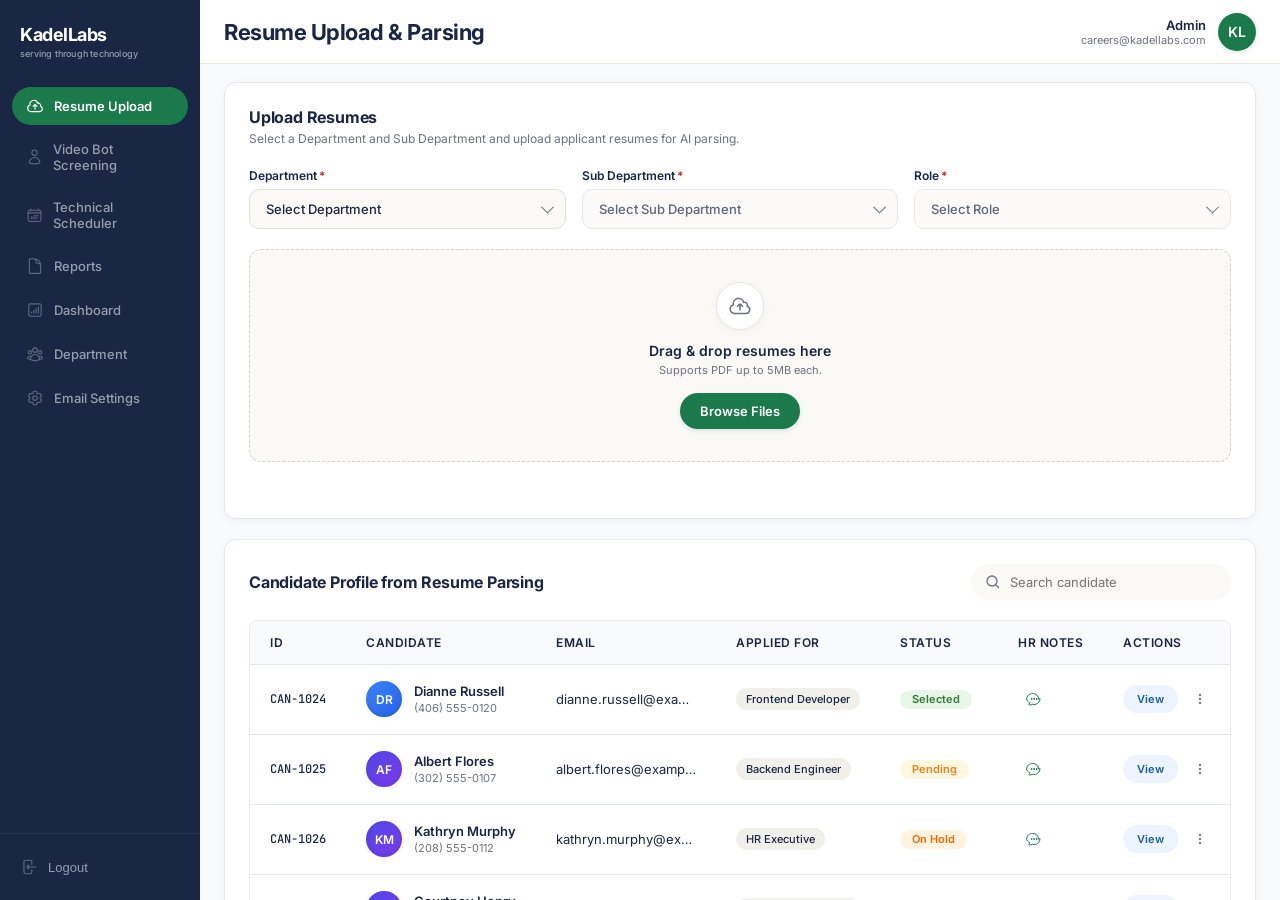
==== index.html @ fd550e47 "first commit" ====
<!DOCTYPE html>
<html lang="en">
<head>
  <meta charset="UTF-8">
  <meta name="viewport" content="width=device-width, initial-scale=1.0">
  <title>Resume Upload & Parsing | KadelLabs ATS</title>
  <link rel="stylesheet" href="style.css">
</head>
<body>

  <div class="app-container">
    <!-- LEFT SIDEBAR -->
    <aside class="sidebar">
      <div class="logo-area">
        <span class="logo-title">KadelLabs</span>
        <span class="logo-subtitle">serving through technology</span>
      </div>
      
      <nav class="navigation-menu">
        <a href="index.html" class="nav-item active">
          <svg viewBox="0 0 24 24" stroke="currentColor" fill="none"><path d="M12 16.5V9.75m0 0l3 3m-3-3l-3 3M6.75 19.5a4.5 4.5 0 01-1.41-8.775 5.25 5.25 0 0110.233-2.33 3 3 0 013.758 3.848A3.752 3.752 0 0118 19.5H6.75z" /></svg>
          Resume Upload
        </a>
        <a href="video-screening.html" class="nav-item">
          <svg viewBox="0 0 24 24" stroke="currentColor" fill="none"><path d="M15.75 6a3.75 3.75 0 11-7.5 0 3.75 3.75 0 017.5 0zM4.501 20.118a7.5 7.5 0 0114.998 0A17.933 17.933 0 0112 21.75c-2.676 0-5.216-.584-7.499-1.632z" /></svg>
          Video Bot Screening
        </a>
        <a href="#" class="nav-item">
          <svg viewBox="0 0 24 24" stroke="currentColor" fill="none"><path d="M6.75 3v2.25M17.25 3v2.25M3 18.75V7.5a2.25 2.25 0 012.25-2.25h13.5A2.25 2.25 0 0121 7.5v11.25m-18 0A2.25 2.25 0 005.25 21h13.5A2.25 2.25 0 0021 18.75m-18 0v-7.5A2.25 2.25 0 015.25 9h13.5A2.25 2.25 0 0121 11.25v7.5m-9-6h.008v.008H12v-.008zM12 15h.008v.008H12V15zm0 2.25h.008v.008H12v-.008zM9.75 15h.008v.008H9.75V15zm0 2.25h.008v.008H9.75v-.008zM7.5 15h.008v.008H7.5V15zm0 2.25h.008v.008H7.5v-.008zm6.75-4.5h.008v.008h-.008v-.008zm0 2.25h.008v.008h-.008V15zm0 2.25h.008v.008h-.008v-.008zm2.25-4.5h.008v.008H16.5v-.008zm0 2.25h.008v.008H16.5V15z" /></svg>
          Technical Scheduler
        </a>
        <a href="reports.html" class="nav-item">
          <svg viewBox="0 0 24 24" stroke="currentColor" fill="none"><path d="M19.5 14.25v-2.625a3.375 3.375 0 00-3.375-3.375h-1.5A1.125 1.125 0 0113.5 7.125v-1.5a3.375 3.375 0 00-3.375-3.375H8.25m2.25 0H5.625c-.621 0-1.125.504-1.125 1.125v17.25c0 .621.504 1.125 1.125 1.125h12.75c.621 0 1.125-.504 1.125-1.125V11.25a9 9 0 00-9-9z" /></svg>
          Reports
        </a>
        <a href="#" class="nav-item">
          <svg viewBox="0 0 24 24" stroke="currentColor" fill="none"><path d="M7.5 14.25v2.25m3-4.5v4.5m3-6.75v6.75m3-9v9M6 20.25h12A2.25 2.25 0 0020.25 18V6A2.25 2.25 0 0018 3.75H6A2.25 2.25 0 003.75 6v12A2.25 2.25 0 006 20.25z" /></svg>
          Dashboard
        </a>
        <a href="departments.html" class="nav-item">
          <svg viewBox="0 0 24 24" stroke="currentColor" fill="none"><path d="M18 18.72a9.094 9.094 0 003.741-.479 3 3 0 00-4.682-2.72m.94 3.198l.001.031c0 .225-.012.447-.037.666A11.944 11.944 0 0112 21c-2.17 0-4.207-.576-5.963-1.584A6.062 6.062 0 016 18.719m12 0a5.971 5.971 0 00-.941-3.197m0 0A5.995 5.995 0 0012 12.75a5.995 5.995 0 00-5.058 2.772m0 0a3 3 0 00-4.681 2.72 8.986 8.986 0 003.74.477m.94-3.197a5.971 5.971 0 00-.94 3.197M15 6.75a3 3 0 11-6 0 3 3 0 016 0zm6 3a2.25 2.25 0 11-4.5 0 2.25 2.25 0 014.5 0zm-13.5 0a2.25 2.25 0 11-4.5 0 2.25 2.25 0 014.5 0z" /></svg>
          Department
        </a>
        <a href="#" class="nav-item">
          <svg viewBox="0 0 24 24" stroke="currentColor" fill="none"><path d="M9.594 3.94c.09-.542.56-.94 1.11-.94h2.593c.55 0 1.02.398 1.11.94l.213 1.281c.063.374.313.686.645.87.074.04.147.083.22.127.324.196.72.257 1.075.124l1.217-.456a1.125 1.125 0 011.37.49l1.296 2.247a1.125 1.125 0 01-.26 1.43l-1.003.828c-.293.241-.438.613-.43.992a7.723 7.723 0 010 .255c-.008.378.137.75.43.991l1.004.827c.424.35.534.954.26 1.43l-1.298 2.247a1.125 1.125 0 01-1.369.491l-1.217-.456c-.355-.133-.75-.072-1.076.124a6.57 6.57 0 01-.22.128c-.331.183-.581.495-.644.869l-.213 1.28c-.09.543-.56.94-1.11.94h-2.594c-.55 0-1.02-.398-1.11-.94l-.213-1.281c-.062-.374-.312-.686-.644-.87a6.52 6.52 0 01-.22-.127c-.325-.196-.72-.257-1.076-.124l-1.217.456a1.125 1.125 0 01-1.369-.49l-1.297-2.247a1.125 1.125 0 01.26-1.43l1.004-.827c.292-.24.437-.613.43-.992a6.932 6.932 0 010-.255c.007-.378-.138-.75-.43-.991l-1.004-.827a1.125 1.125 0 01-.26-1.43l1.297-2.247a1.125 1.125 0 011.37-.491l1.216.456c.356.133.751.072 1.076-.124.072-.044.146-.087.22-.128.332-.183.582-.495.645-.869l.214-1.28z" /><path d="M15 12a3 3 0 11-6 0 3 3 0 016 0z" /></svg>
          Email Settings
        </a>
      </nav>
      
      <div class="sidebar-bottom">
        <button class="logout-btn">
          <svg viewBox="0 0 24 24" stroke="currentColor" fill="none"><path d="M15.75 9V5.25A2.25 2.25 0 0013.5 3h-6a2.25 2.25 0 00-2.25 2.25v13.5A2.25 2.25 0 007.5 21h6a2.25 2.25 0 002.25-2.25V15M12 9l-3 3m0 0l3 3m-3-3h12.75" /></svg>
          Logout
        </button>
      </div>
    </aside>

    <!-- RIGHT CONTENT AREA -->
    <main class="main-wrapper">
      
      <!-- TOP BAR -->
      <header class="top-bar">
        <h1 class="page-title" id="page-main-header">Resume Upload & Parsing</h1>
        
        <div class="profile-block">
          <div class="profile-details">
            <span class="profile-name">Admin</span>
            <span class="profile-email">careers@kadellabs.com</span>
          </div>
          <div class="avatar-initials">KL</div>
        </div>
      </header>

      <!-- MAIN CONTENT CONTAINER -->
      <div class="main-content">
        
        <!-- CARD 1: UPLOAD RESUMES -->
        <section class="premium-card" id="card-upload-resumes">
          <div class="card-header">
            <div class="card-title-group">
              <h2 class="card-title">Upload Resumes</h2>
              <p class="card-subtitle">Select a Department and Sub Department and upload applicant resumes for AI parsing.</p>
            </div>
          </div>
          
          <!-- Dropdown Selectors Row -->
          <div class="form-row">
            <div class="form-group">
              <label class="form-label" for="select-dept">Department<span>*</span></label>
              <div class="select-wrapper">
                <select id="select-dept" class="custom-select">
                  <option value="" disabled selected>Select Department</option>
                  <option value="engineering">Engineering</option>
                  <option value="product">Product Management</option>
                  <option value="design">Product Design</option>
                  <option value="hr">Human Resources</option>
                  <option value="marketing">Marketing & Sales</option>
                </select>
              </div>
            </div>
            
            <div class="form-group">
              <label class="form-label" for="select-sub-dept">Sub Department<span>*</span></label>
              <div class="select-wrapper">
                <select id="select-sub-dept" class="custom-select" disabled>
                  <option value="" disabled selected>Select Sub Department</option>
                </select>
              </div>
            </div>
            
            <div class="form-group">
              <label class="form-label" for="select-role">Role<span>*</span></label>
              <div class="select-wrapper">
                <select id="select-role" class="custom-select" disabled>
                  <option value="" disabled selected>Select Role</option>
                </select>
              </div>
            </div>
          </div>

          <!-- Drag and Drop Target Box -->
          <div class="upload-zone" id="drop-zone">
            <div class="upload-icon-container">
              <svg viewBox="0 0 24 24" stroke="currentColor" fill="none"><path d="M12 16.5V9.75m0 0l3 3m-3-3l-3 3M6.75 19.5a4.5 4.5 0 01-1.41-8.775 5.25 5.25 0 0110.233-2.33 3 3 0 013.758 3.848A3.752 3.752 0 0118 19.5H6.75z" /></svg>
            </div>
            <h3 class="upload-heading">Drag & drop resumes here</h3>
            <p class="upload-subheading">Supports PDF up to 5MB each.</p>
            <button class="btn-pill" id="btn-browse-trigger">Browse Files</button>
            <input type="file" id="file-input" class="hidden-file-input" multiple accept=".pdf">
          </div>

          <!-- File Upload Progress Cards Area -->
          <div class="progress-list" id="progress-list-container"></div>
        </section>

        <!-- CARD 2: PARSED CANDIDATES -->
        <section class="premium-card" id="card-parsed-candidates">
          <div class="card-header">
            <div class="card-title-group">
              <h2 class="card-title">Candidate Profile from Resume Parsing</h2>
            </div>
            
            <!-- Search bar component -->
            <div class="search-container">
              <span class="search-icon">
                <svg viewBox="0 0 24 24" stroke="currentColor" fill="none"><path d="M21 21l-5.197-5.197m0 0A7.5 7.5 0 105.196 5.196a7.5 7.5 0 0010.607 10.607z" /></svg>
              </span>
              <input type="text" id="candidate-search" class="search-input" placeholder="Search candidate">
            </div>
          </div>

          <!-- Candidates ATS Table layout -->
          <div class="table-responsive">
            <table class="ats-table" id="candidates-table">
              <thead>
                <tr>
                  <th>ID</th>
                  <th>Candidate</th>
                  <th>Email</th>
                  <th>Applied For</th>
                  <th>Status</th>
                  <th>HR Notes</th>
                  <th>Actions</th>
                </tr>
              </thead>
              <tbody id="candidates-table-body">
                <!-- Javascript will inject table rows dynamically -->
              </tbody>
            </table>
          </div>
        </section>

      </div>
    </main>
  </div>

  <!-- CONTEXTUAL ACTION MENU (ABSOLUTE POP-OVER DROPDOWN) -->
  <div class="action-dropdown" id="actions-menu-dropdown">
    <button class="dropdown-item" id="menu-view-profile">
      <svg viewBox="0 0 24 24" stroke="currentColor" fill="none"><path d="M2.036 12.322a1.012 1.012 0 010-.639C3.423 7.51 7.36 4.5 12 4.5c4.638 0 8.573 3.007 9.963 7.178.07.207.07.431 0 .639C20.577 16.49 16.64 19.5 12 19.5c-4.638 0-8.573-3.007-9.963-7.178z" /><path d="M15 12a3 3 0 11-6 0 3 3 0 016 0z" /></svg>
      View Profile
    </button>
    <div class="dropdown-divider"></div>
    <div class="dropdown-section-label">Change Status</div>
    
    <button class="dropdown-item status-change-btn" data-status="Pending">
      <span class="status-dot pending"></span> Pending
    </button>
    <button class="dropdown-item status-change-btn" data-status="On Hold">
      <span class="status-dot on-hold"></span> On Hold
    </button>
    <button class="dropdown-item status-change-btn" data-status="Selected">
      <span class="status-dot selected"></span> Selected
    </button>
    <button class="dropdown-item status-change-btn" data-status="Rejected">
      <span class="status-dot rejected"></span> Rejected
    </button>
    <button class="dropdown-item status-change-btn" data-status="Cancelled">
      <span class="status-dot cancelled"></span> Cancelled
    </button>
    
    <div class="dropdown-divider"></div>
    <button class="dropdown-item" id="menu-add-note">
      <svg viewBox="0 0 24 24" stroke="currentColor" fill="none"><path d="M16.862 4.487l1.687-1.688a1.875 1.875 0 112.652 2.652L10.582 16.07a4.5 4.5 0 01-1.897 1.13L6 18l.8-2.685a4.5 4.5 0 011.13-1.897l8.932-8.931zm0 0L19.5 7.125M18 14v4.75A2.25 2.25 0 0115.75 21H5.25A2.25 2.25 0 013 18.75V8.25A2.25 2.25 0 015.25 6H10" /></svg>
      Add HR Note
    </button>
    <div class="dropdown-divider"></div>
    <button class="dropdown-item remove-action" id="menu-remove-candidate">
      <svg viewBox="0 0 24 24" stroke="currentColor" fill="none"><path d="M14.74 9l-.346 9m-4.788 0L9 9m9.968-3.21c.342.052.682.107 1.022.166m-1.022-.165L18.16 19.673a2.25 2.25 0 01-2.244 2.077H8.084a2.25 2.25 0 01-2.244-2.077L4.772 5.79m14.456 0a48.108 48.108 0 00-3.478-.397m-12 .562c.34-.059.68-.114 1.022-.165m0 0a48.11 48.11 0 013.478-.397m7.5 0v-.916c0-1.18-.91-2.164-2.09-2.201a51.964 51.964 0 00-3.32 0c-1.18.037-2.09 1.022-2.09 2.201v.916m7.5 0a48.667 48.667 0 00-7.5 0" /></svg>
      Remove
    </button>
  </div>

  <!-- HR NOTES MODAL -->
  <div class="modal-overlay" id="notes-modal">
    <div class="modal-card">
      <div class="modal-header">
        <h3 class="modal-title" id="notes-modal-title">Candidate Notes</h3>
        <button class="modal-close-btn" id="close-notes-modal">
          <svg viewBox="0 0 24 24" stroke="currentColor" fill="none"><path d="M6 18L18 6M6 6l12 12" /></svg>
        </button>
      </div>
      <div class="modal-body">
        <p class="card-subtitle" style="margin-bottom: 4px;">Recruiter notes will be saved to the applicant profile. Hover over the notes icon on the candidate list to quick-read.</p>
        <textarea id="notes-textarea" class="notes-textarea" placeholder="Type recruitment updates, interview remarks, or status reminders here..."></textarea>
      </div>
      <div class="modal-footer">
        <button class="btn-secondary-pill" id="btn-cancel-notes">Cancel</button>
        <button class="btn-primary-pill" id="btn-save-notes">Save Notes</button>
      </div>
    </div>
  </div>

  <!-- PROFILE VIEW MODAL -->
  <div class="modal-overlay" id="profile-modal">
    <div class="modal-card profile-detail-card">
      <div class="modal-header">
        <h3 class="modal-title" id="profile-modal-title">Applicant Profile</h3>
        <button class="modal-close-btn" id="close-profile-modal">
          <svg viewBox="0 0 24 24" stroke="currentColor" fill="none"><path d="M6 18L18 6M6 6l12 12" /></svg>
        </button>
      </div>
      <div class="modal-body" style="padding: 20px 24px; gap: 16px;">
        <div class="profile-split-container">
          
          <!-- Left Panel: General Info & Parser Metadata -->
          <div class="profile-left-panel">
            <div class="profile-avatar-header">
              <div class="profile-avatar-circle" id="prof-avatar">DR</div>
              <div class="profile-header-info">
                <h4 class="profile-header-name" id="prof-name">Dianne Russell</h4>
                <span class="profile-header-role" id="prof-role">Frontend Developer</span>
              </div>
            </div>
            
            <div class="profile-meta-grid" style="grid-template-columns: 1fr; gap: 12px; margin-top: 4px;">
              <div class="profile-meta-item">
                <span class="profile-meta-label">Candidate ID</span>
                <span class="profile-meta-value" id="prof-id" style="font-family: var(--font-mono); color: var(--active-nav-bg);">CAN-1024</span>
              </div>
              <div class="profile-meta-item">
                <span class="profile-meta-label">Email Address</span>
                <span class="profile-meta-value" id="prof-email" style="word-break: break-all;">dianne.russell@example.com</span>
              </div>
              <div class="profile-meta-item">
                <span class="profile-meta-label">Phone Number</span>
                <span class="profile-meta-value" id="prof-phone">(406) 555-0120</span>
              </div>
              <div class="profile-meta-item">
                <span class="profile-meta-label">Current Status</span>
                <div><span class="status-pill selected" id="prof-status">Selected</span></div>
              </div>
            </div>
            
            <div class="parser-meta-box">
              <span class="parser-meta-title">AI Parse Insights</span>
              <div class="confidence-container">
                <div class="confidence-header-row">
                  <span class="confidence-label">Parsing Confidence</span>
                  <span class="confidence-pct" id="prof-confidence">96%</span>
                </div>
                <div class="confidence-bar-bg">
                  <div class="confidence-bar-fill" id="prof-confidence-bar" style="width: 96%"></div>
                </div>
              </div>
              <div style="height: 0.5px; background-color: var(--divider-color); margin: 2px 0;"></div>
              <div class="parser-stat-row">
                <span>File Name</span>
                <span class="parser-stat-val" id="prof-filename" title="Dianne_Russell_Resume.pdf">Dianne_Russell_Resume.pdf</span>
              </div>
              <div class="parser-stat-row">
                <span>File Size</span>
                <span class="parser-stat-val" id="prof-filesize">1.4 MB</span>
              </div>
              <div class="parser-stat-row">
                <span>Parsed At</span>
                <span class="parser-stat-val" id="prof-parsedat">2026-06-03 10:15 AM</span>
              </div>
              <div class="parser-stat-row">
                <span>Parser Engine</span>
                <span class="parser-stat-val" style="font-family: var(--font-mono);">v4.2-neural</span>
              </div>
            </div>
          </div>
          
          <!-- Right Panel: Parsed Resume Details -->
          <div class="profile-right-panel">
            <div>
              <span class="profile-meta-label">Core Technical Skills</span>
              <div class="parsed-skills-group" id="prof-skills-container">
                <!-- Injected dynamically -->
              </div>
            </div>
            
            <div>
              <span class="profile-meta-label">Professional Experience (Parsed)</span>
              <div class="parsed-timeline" id="prof-experience-timeline">
                <!-- Injected dynamically -->
              </div>
            </div>
            
            <div>
              <span class="profile-meta-label">Academic Background (Parsed)</span>
              <div class="parsed-edu-card" id="prof-education-container">
                <!-- Injected dynamically -->
              </div>
            </div>
          </div>
          
        </div>
        
        <div style="height: 0.5px; background-color: var(--divider-color); margin: 6px 0 0 0;"></div>
        <div class="profile-meta-item" style="width: 100%;">
          <span class="profile-meta-label" style="margin-bottom: 4px;">Recruitment Notes</span>
          <p id="prof-notes" style="font-size: 13px; color: var(--text-primary); line-height: 1.5; background-color: #FAF9F6; padding: 12px; border-radius: var(--radius-input); border: 0.5px solid #EEEAE3; min-height: 60px; white-space: pre-wrap;"></p>
        </div>
      </div>
      <div class="modal-footer">
        <button class="btn-primary-pill" id="btn-close-profile">Done</button>
      </div>
    </div>
  </div>

  <!-- TOAST NOTIFICATIONS HOLDER -->
  <div class="toast-container" id="toast-holder"></div>

  <script src="app.js"></script>
</body>
</html>
---- style.css ----
@import url('https://fonts.googleapis.com/css2?family=Inter:wght@400;500;600;700&family=JetBrains+Mono:wght@400;500&display=swap');

:root {
  --font-family: 'Inter', -apple-system, BlinkMacSystemFont, "Segoe UI", Roboto, sans-serif;
  --font-mono: 'JetBrains Mono', monospace;
  --font-size-base: 13px;
  
  /* Color Palette */
  --sidebar-bg: #1a2744;
  --sidebar-text-muted: rgba(255, 255, 255, 0.55);
  --active-nav-bg: #1a7a4a;
  --primary-cta-bg: #1a7a4a;
  --primary-cta-text: #FFFFFF;
  --page-bg: #f8fafc;
  --card-bg: #FFFFFF;
  --card-border: 0.5px solid #e2e8f0;
  --table-header-bg: #f9fafb;
  --text-primary: #1a2744;
  --text-secondary: #6b7280;
  --hover-bg: #f9fafb;
  --divider-color: #e2e8f0;
  --shadow-sm: 0 2px 8px rgba(0, 0, 0, 0.04);
  --shadow-lg: 0 10px 30px rgba(28, 43, 74, 0.12);
  --shadow-dropdown: 0 4px 16px rgba(0, 0, 0, 0.08);

  /* Status Colors */
  --status-pending-bg: #FFF8E1;
  --status-pending-text: #F57F17;
  --status-on-hold-bg: #FFF3E0;
  --status-on-hold-text: #EF6C00;
  --status-selected-bg: #E8F5E9;
  --status-selected-text: #2E7D32;
  --status-rejected-bg: #FFEBEE;
  --status-rejected-text: #C62828;
  --status-cancelled-bg: #ECEFF1;
  --status-cancelled-text: #546E7A;

  /* Border Radii */
  --radius-card: 12px;
  --radius-input: 10px;
  --radius-pill: 999px;
  
  /* Transition Properties */
  --transition-normal: 0.2s ease;
  --transition-smooth: 0.3s cubic-bezier(0.4, 0, 0.2, 1);
}

* {
  box-sizing: border-box;
  margin: 0;
  padding: 0;
  -webkit-font-smoothing: antialiased;
  -moz-osx-font-smoothing: grayscale;
}

body {
  font-family: var(--font-family);
  font-size: var(--font-size-base);
  color: var(--text-primary);
  background-color: var(--page-bg);
  overflow-x: hidden;
  height: 100vh;
}

/* 2-Column Main Layout */
.app-container {
  display: flex;
  height: 100vh;
  width: 100vw;
  overflow: hidden;
}

/* Sidebar Layout */
.sidebar {
  width: 200px;
  background-color: var(--sidebar-bg);
  color: #FFFFFF;
  display: flex;
  flex-direction: column;
  height: 100%;
  flex-shrink: 0;
  z-index: 10;
}

.logo-area {
  padding: 24px 20px 28px 20px;
  display: flex;
  flex-direction: column;
}

.logo-title {
  font-size: 18px;
  font-weight: 700;
  letter-spacing: -0.5px;
  line-height: 1.2;
}

.logo-subtitle {
  font-size: 9px;
  color: var(--sidebar-text-muted);
  font-weight: 500;
  text-transform: lowercase;
  margin-top: 2px;
  letter-spacing: 0.2px;
}

.navigation-menu {
  flex-grow: 1;
  display: flex;
  flex-direction: column;
  gap: 6px;
  padding: 0 12px;
}

.nav-item {
  display: flex;
  align-items: center;
  gap: 10px;
  padding: 10px 14px;
  color: var(--sidebar-text-muted);
  text-decoration: none;
  font-weight: 500;
  font-size: 13px;
  border-radius: var(--radius-pill);
  transition: var(--transition-normal);
  cursor: pointer;
}

.nav-item svg {
  width: 18px;
  height: 18px;
  stroke: currentColor;
  stroke-width: 1.5;
  fill: none;
  opacity: 0.55;
  transition: var(--transition-normal);
}

.nav-item:hover {
  color: #FFFFFF;
  background-color: rgba(255, 255, 255, 0.06);
}

.nav-item:hover svg {
  opacity: 0.85;
}

.nav-item.active {
  background-color: var(--active-nav-bg);
  color: #FFFFFF;
  font-weight: 600;
}

.nav-item.active svg {
  opacity: 1;
  stroke: #FFFFFF;
}

.sidebar-bottom {
  padding: 24px 20px;
  border-top: 1px solid rgba(255, 255, 255, 0.08);
}

.logout-btn {
  display: flex;
  align-items: center;
  gap: 10px;
  color: var(--sidebar-text-muted);
  text-decoration: none;
  font-weight: 500;
  font-size: 13px;
  transition: var(--transition-normal);
  cursor: pointer;
  background: none;
  border: none;
  width: 100%;
  text-align: left;
}

.logout-btn svg {
  width: 18px;
  height: 18px;
  stroke: currentColor;
  stroke-width: 1.5;
  fill: none;
  opacity: 0.55;
}

.logout-btn:hover {
  color: #FFFFFF;
}

.logout-btn:hover svg {
  opacity: 0.85;
}

/* Right Content Area */
.main-wrapper {
  display: flex;
  flex-direction: column;
  flex-grow: 1;
  height: 100%;
  overflow: hidden;
}

/* Top Bar Styling */
.top-bar {
  background-color: #FFFFFF;
  border-bottom: 0.5px solid #E8E6E0;
  height: 64px;
  min-height: 64px;
  display: flex;
  align-items: center;
  justify-content: space-between;
  padding: 0 24px;
  z-index: 5;
}

.page-title {
  color: var(--text-primary);
  font-size: 22px;
  font-weight: 700;
  letter-spacing: -0.5px;
}

.profile-block {
  display: flex;
  align-items: center;
  gap: 12px;
}

.profile-details {
  display: flex;
  flex-direction: column;
  align-items: flex-end;
}

.profile-name {
  color: var(--text-primary);
  font-weight: 600;
  font-size: 13px;
}

.profile-email {
  color: var(--text-secondary);
  font-size: 11px;
}

.avatar-initials {
  width: 38px;
  height: 38px;
  border-radius: var(--radius-pill);
  background-color: var(--active-nav-bg);
  color: #FFFFFF;
  font-weight: 600;
  font-size: 14px;
  display: flex;
  align-items: center;
  justify-content: center;
  box-shadow: 0 2px 4px rgba(42, 124, 79, 0.15);
}

/* Main Scrollable Content */
.main-content {
  flex-grow: 1;
  overflow-y: auto;
  background-color: var(--page-bg);
  padding: 18px 24px;
  display: flex;
  flex-direction: column;
  gap: 20px;
}

/* Custom Scrollbar for Main Content and Tables */
.main-content::-webkit-scrollbar,
.table-responsive::-webkit-scrollbar {
  width: 6px;
  height: 6px;
}

.main-content::-webkit-scrollbar-track,
.table-responsive::-webkit-scrollbar-track {
  background: transparent;
}

.main-content::-webkit-scrollbar-thumb,
.table-responsive::-webkit-scrollbar-thumb {
  background: #D5D1C9;
  border-radius: 3px;
}

.main-content::-webkit-scrollbar-thumb:hover,
.table-responsive::-webkit-scrollbar-thumb:hover {
  background: #B8B3A9;
}

/* Premium Card Wrapper */
.premium-card {
  background-color: var(--card-bg);
  border: var(--card-border);
  border-radius: var(--radius-card);
  box-shadow: var(--shadow-sm);
  padding: 24px;
  display: flex;
  flex-direction: column;
  gap: 20px;
  transition: transform var(--transition-normal), box-shadow var(--transition-normal);
}

.card-header {
  display: flex;
  justify-content: space-between;
  align-items: center;
}

.card-title-group {
  display: flex;
  flex-direction: column;
  gap: 4px;
}

.card-title {
  font-size: 16px;
  font-weight: 700;
  color: var(--text-primary);
  letter-spacing: -0.2px;
}

.card-subtitle {
  font-size: 12px;
  color: var(--text-secondary);
  line-height: 1.4;
}

/* Form Row Layout */
.form-row {
  display: grid;
  grid-template-columns: repeat(3, 1fr);
  gap: 16px;
}

.form-group {
  display: flex;
  flex-direction: column;
  gap: 6px;
}

.form-label {
  font-size: 12px;
  font-weight: 600;
  color: var(--text-primary);
}

.form-label span {
  color: #C62828;
  margin-left: 2px;
}

.select-wrapper {
  position: relative;
  width: 100%;
}

.custom-select {
  width: 100%;
  height: 40px;
  background-color: #FAF9F6;
  border: 1px solid #E2DFD7;
  border-radius: var(--radius-input);
  padding: 0 16px;
  font-family: var(--font-family);
  font-size: 13px;
  font-weight: 500;
  color: var(--text-primary);
  outline: none;
  cursor: pointer;
  appearance: none;
  transition: border-color var(--transition-normal), box-shadow var(--transition-normal);
}

.custom-select:focus {
  border-color: var(--active-nav-bg);
  box-shadow: 0 0 0 3px rgba(42, 124, 79, 0.1);
  background-color: #FFFFFF;
}

.select-wrapper::after {
  content: "";
  position: absolute;
  right: 14px;
  top: 50%;
  transform: translateY(-50%);
  width: 8px;
  height: 8px;
  border-right: 1.5px solid var(--text-secondary);
  border-bottom: 1.5px solid var(--text-secondary);
  transform: translateY(-70%) rotate(45deg);
  pointer-events: none;
  transition: transform var(--transition-normal);
}

.select-wrapper:focus-within::after {
  transform: translateY(-30%) rotate(-135deg);
  border-color: var(--active-nav-bg);
}

/* Drag & Drop Upload Zone */
.upload-zone {
  border: 1.5px dashed #D5D1C9;
  border-radius: var(--radius-card);
  background-color: #FAF9F6;
  padding: 32px 20px;
  display: flex;
  flex-direction: column;
  align-items: center;
  justify-content: center;
  text-align: center;
  transition: var(--transition-smooth);
  cursor: pointer;
  position: relative;
}

.upload-zone:hover, .upload-zone.dragover {
  border-color: var(--active-nav-bg);
  background-color: rgba(42, 124, 79, 0.02);
}

.upload-zone.dragover {
  transform: scale(1.01);
}

.upload-icon-container {
  width: 48px;
  height: 48px;
  border-radius: var(--radius-pill);
  background-color: #FFFFFF;
  border: 0.5px solid #E8E6E0;
  display: flex;
  align-items: center;
  justify-content: center;
  margin-bottom: 12px;
  box-shadow: var(--shadow-sm);
  color: var(--text-secondary);
  transition: var(--transition-normal);
}

.upload-zone:hover .upload-icon-container,
.upload-zone.dragover .upload-icon-container {
  color: var(--active-nav-bg);
  transform: translateY(-2px);
  box-shadow: 0 4px 10px rgba(42, 124, 79, 0.1);
}

.upload-icon-container svg {
  width: 24px;
  height: 24px;
  stroke-width: 1.5;
}

.upload-heading {
  font-size: 14px;
  font-weight: 600;
  color: var(--text-primary);
  margin-bottom: 4px;
}

.upload-subheading {
  font-size: 11px;
  color: var(--text-secondary);
  margin-bottom: 16px;
}

/* Browse Button Pill */
.btn-pill {
  display: inline-flex;
  align-items: center;
  justify-content: center;
  gap: 8px;
  background-color: var(--primary-cta-bg);
  color: var(--primary-cta-text);
  border: none;
  height: 36px;
  padding: 0 20px;
  font-family: var(--font-family);
  font-size: 13px;
  font-weight: 600;
  border-radius: var(--radius-pill);
  cursor: pointer;
  transition: var(--transition-normal);
  box-shadow: 0 2px 4px rgba(42, 124, 79, 0.15);
}

.btn-pill:hover {
  transform: translateY(-1px);
  box-shadow: 0 4px 8px rgba(42, 124, 79, 0.25);
  background-color: #236841;
}

.btn-pill:active {
  transform: translateY(0);
}

/* Hidden File Input */
.hidden-file-input {
  display: none;
}

/* Upload Progress Display Area */
.progress-list {
  display: flex;
  flex-direction: column;
  gap: 8px;
  width: 100%;
  max-width: 480px;
  margin: 12px auto 0 auto;
}

.progress-item {
  background-color: #FFFFFF;
  border: 0.5px solid #E8E6E0;
  border-radius: var(--radius-input);
  padding: 10px 14px;
  display: flex;
  align-items: center;
  gap: 12px;
  box-shadow: var(--shadow-sm);
  animation: slideIn var(--transition-normal) forwards;
}

@keyframes slideIn {
  from { opacity: 0; transform: translateY(6px); }
  to { opacity: 1; transform: translateY(0); }
}

.progress-item-icon {
  color: var(--active-nav-bg);
}

.progress-item-icon svg {
  width: 20px;
  height: 20px;
}

.progress-item-details {
  flex-grow: 1;
  display: flex;
  flex-direction: column;
  gap: 4px;
}

.progress-item-title {
  font-weight: 600;
  font-size: 12px;
  color: var(--text-primary);
  display: flex;
  justify-content: space-between;
}

.progress-percentage {
  font-weight: 500;
  color: var(--active-nav-bg);
  font-family: var(--font-mono);
  font-size: 11px;
}

.progress-bar-container {
  width: 100%;
  height: 4px;
  background-color: #EEEAE3;
  border-radius: var(--radius-pill);
  overflow: hidden;
}

.progress-bar-fill {
  height: 100%;
  background-color: var(--active-nav-bg);
  width: 0%;
  transition: width 0.1s linear;
}

/* Search Bar styling */
.search-container {
  position: relative;
  width: 260px;
}

.search-input {
  width: 100%;
  height: 36px;
  background-color: #FAF9F6;
  border: 1.5px solid transparent;
  border-radius: var(--radius-pill);
  padding: 0 16px 0 38px;
  font-family: var(--font-family);
  font-size: 13px;
  color: var(--text-primary);
  outline: none;
  transition: var(--transition-normal);
}

.search-input:focus {
  background-color: #FFFFFF;
  border-color: #E2DFD7;
  box-shadow: var(--shadow-sm);
}

.search-icon {
  position: absolute;
  left: 14px;
  top: 50%;
  transform: translateY(-50%);
  color: var(--text-secondary);
  display: flex;
  align-items: center;
  pointer-events: none;
}

.search-icon svg {
  width: 16px;
  height: 16px;
  stroke-width: 2;
}

/* Parsed Candidates Table Styling */
.table-responsive {
  width: 100%;
  overflow-x: auto;
  border-radius: 8px;
  border: 0.5px solid #EEEAE3;
}

.ats-table {
  width: 100%;
  border-collapse: collapse;
  text-align: left;
  table-layout: auto;
}

.ats-table th {
  background-color: var(--table-header-bg);
  color: var(--text-primary);
  font-weight: 600;
  font-size: 12px;
  padding: 14px 20px;
  border-bottom: 0.5px solid var(--divider-color);
  text-transform: uppercase;
  letter-spacing: 0.5px;
  white-space: nowrap;
}

.ats-table td {
  padding: 12px 20px;
  border-bottom: 0.5px solid var(--divider-color);
  color: var(--text-primary);
  vertical-align: middle;
  height: 70px;
  white-space: nowrap;
}

.ats-table tbody tr {
  transition: background-color var(--transition-normal);
}

.ats-table tbody tr:hover {
  background-color: var(--hover-bg);
}

.ats-table tbody tr:last-child td {
  border-bottom: none;
}

/* Column Styles */
.col-id {
  font-family: var(--font-mono);
  font-weight: 500;
  color: var(--active-nav-bg);
  font-size: 12px;
}

.col-candidate {
  display: flex;
  align-items: center;
  gap: 12px;
}

.candidate-avatar {
  width: 36px;
  height: 36px;
  border-radius: var(--radius-pill);
  display: flex;
  align-items: center;
  justify-content: center;
  font-weight: 600;
  font-size: 12px;
  color: #FFFFFF;
  box-shadow: inset 0 -2px 4px rgba(0,0,0,0.1), 0 2px 4px rgba(0,0,0,0.05);
}

.candidate-info {
  display: flex;
  flex-direction: column;
  gap: 2px;
}

.candidate-name {
  font-weight: 600;
  font-size: 13px;
  color: var(--text-primary);
}

.candidate-phone {
  font-size: 11px;
  color: var(--text-secondary);
}

.col-email {
  color: var(--text-secondary);
  max-width: 180px;
  overflow: hidden;
  text-overflow: ellipsis;
}

.role-tag {
  display: inline-flex;
  align-items: center;
  background-color: #F0EFEA;
  color: var(--text-primary);
  padding: 4px 10px;
  border-radius: var(--radius-pill);
  font-size: 11px;
  font-weight: 500;
}

/* Status Pill Designs */
.status-pill {
  display: inline-flex;
  align-items: center;
  padding: 4px 12px;
  border-radius: var(--radius-pill);
  font-size: 11px;
  font-weight: 600;
  text-align: center;
  line-height: 1;
}

.status-pill.pending {
  background-color: var(--status-pending-bg);
  color: var(--status-pending-text);
}

.status-pill.on-hold {
  background-color: var(--status-on-hold-bg);
  color: var(--status-on-hold-text);
}

.status-pill.selected {
  background-color: var(--status-selected-bg);
  color: var(--status-selected-text);
}

.status-pill.rejected {
  background-color: var(--status-rejected-bg);
  color: var(--status-rejected-text);
}

.status-pill.cancelled {
  background-color: var(--status-cancelled-bg);
  color: var(--status-cancelled-text);
}

/* Notes Column Icon Button */
.notes-btn {
  background: none;
  border: none;
  width: 32px;
  height: 32px;
  border-radius: var(--radius-pill);
  display: inline-flex;
  align-items: center;
  justify-content: center;
  color: var(--text-secondary);
  cursor: pointer;
  transition: var(--transition-normal);
  position: relative;
}

.notes-btn:hover {
  background-color: #EEEAE3;
  color: var(--text-primary);
}

.notes-btn svg {
  width: 16px;
  height: 16px;
  stroke-width: 1.5;
}

.notes-btn.has-notes {
  color: var(--active-nav-bg);
}

/* Custom Tooltip */
[data-tooltip] {
  position: relative;
}

[data-tooltip]::before {
  content: attr(data-tooltip);
  position: absolute;
  bottom: 125%;
  left: 50%;
  transform: translateX(-50%) scale(0.9);
  padding: 6px 10px;
  border-radius: 6px;
  background-color: var(--sidebar-bg);
  color: #FFFFFF;
  font-size: 10px;
  font-weight: 500;
  white-space: nowrap;
  opacity: 0;
  visibility: hidden;
  pointer-events: none;
  transition: var(--transition-normal);
  box-shadow: 0 4px 12px rgba(0, 0, 0, 0.15);
  z-index: 100;
}

[data-tooltip]::after {
  content: "";
  position: absolute;
  bottom: 105%;
  left: 50%;
  transform: translateX(-50%) scale(0.9);
  border-width: 5px;
  border-style: solid;
  border-color: var(--sidebar-bg) transparent transparent transparent;
  opacity: 0;
  visibility: hidden;
  pointer-events: none;
  transition: var(--transition-normal);
  z-index: 100;
}

[data-tooltip]:hover::before,
[data-tooltip]:hover::after {
  opacity: 1;
  visibility: visible;
  transform: translateX(-50%) scale(1);
}

/* Actions Column elements */
.actions-cell {
  display: flex;
  align-items: center;
  gap: 8px;
  justify-content: flex-start;
  height: 100%;
}

.btn-view {
  background-color: #EEF4FF;
  color: #185FA5;
  border: none;
  height: 28px;
  padding: 0 14px;
  font-family: var(--font-family);
  font-size: 11px;
  font-weight: 600;
  border-radius: var(--radius-pill);
  cursor: pointer;
  transition: var(--transition-normal);
  display: inline-flex;
  align-items: center;
  justify-content: center;
}

.btn-view:hover {
  background-color: #DDE8FF;
  transform: translateY(-0.5px);
}

.btn-action-trigger {
  background: none;
  border: none;
  width: 28px;
  height: 28px;
  border-radius: var(--radius-pill);
  display: flex;
  align-items: center;
  justify-content: center;
  color: var(--text-secondary);
  cursor: pointer;
  transition: var(--transition-normal);
}

.btn-action-trigger:hover, .btn-action-trigger.active {
  background-color: #EEEAE3;
  color: var(--text-primary);
}

.btn-action-trigger svg {
  width: 16px;
  height: 16px;
  stroke-width: 2;
}

/* Context Menu Action Dropdown */
.action-dropdown {
  position: absolute;
  width: 230px;
  background-color: #FFFFFF;
  border: var(--card-border);
  border-radius: 12px;
  box-shadow: var(--shadow-lg);
  padding: 6px 0;
  z-index: 1000;
  display: none;
  animation: dropdownFade var(--transition-fast) forwards;
}

@keyframes dropdownFade {
  from { opacity: 0; transform: translateY(-4px) scale(0.97); }
  to { opacity: 1; transform: translateY(0) scale(1); }
}

.dropdown-item {
  display: flex;
  align-items: center;
  gap: 10px;
  width: 100%;
  padding: 8px 16px;
  border: none;
  background: none;
  text-align: left;
  font-family: var(--font-family);
  font-size: 12px;
  font-weight: 500;
  color: var(--text-primary);
  cursor: pointer;
  transition: var(--transition-normal);
}

.dropdown-item:hover {
  background-color: var(--hover-bg);
}

.dropdown-divider {
  height: 1px;
  background-color: var(--divider-color);
  margin: 6px 0;
}

.dropdown-section-label {
  padding: 4px 16px;
  font-size: 10px;
  font-weight: 700;
  color: var(--text-secondary);
  letter-spacing: 0.5px;
  text-transform: uppercase;
}

.status-dot {
  width: 8px;
  height: 8px;
  border-radius: var(--radius-pill);
  display: inline-block;
}

.status-dot.pending { background-color: #F57F17; }
.status-dot.on-hold { background-color: #EF6C00; }
.status-dot.selected { background-color: #2E7D32; }
.status-dot.rejected { background-color: #C62828; }
.status-dot.cancelled { background-color: #546E7A; }

.dropdown-item.remove-action {
  color: #C62828;
}

.dropdown-item.remove-action:hover {
  background-color: #FFEBEE;
}

.dropdown-item svg {
  width: 14px;
  height: 14px;
  stroke-width: 1.5;
}

/* Modals Overlay & Sheet */
.modal-overlay {
  position: fixed;
  top: 0;
  left: 0;
  width: 100vw;
  height: 100vh;
  background-color: rgba(28, 43, 74, 0.4);
  backdrop-filter: blur(4px);
  z-index: 2000;
  display: flex;
  align-items: center;
  justify-content: center;
  opacity: 0;
  visibility: hidden;
  transition: opacity var(--transition-normal), visibility var(--transition-normal);
}

.modal-overlay.active {
  opacity: 1;
  visibility: visible;
}

.modal-card {
  background-color: #FFFFFF;
  border-radius: var(--radius-card);
  width: 100%;
  max-width: 480px;
  box-shadow: var(--shadow-lg);
  border: var(--card-border);
  display: flex;
  flex-direction: column;
  overflow: hidden;
  transform: translateY(20px) scale(0.97);
  transition: transform var(--transition-smooth);
}

.modal-overlay.active .modal-card {
  transform: translateY(0) scale(1);
}

.modal-header {
  padding: 16px 20px;
  border-bottom: 0.5px solid var(--divider-color);
  display: flex;
  align-items: center;
  justify-content: space-between;
  background-color: var(--table-header-bg);
}

.modal-title {
  font-size: 14px;
  font-weight: 700;
  color: var(--text-primary);
}

.modal-close-btn {
  background: none;
  border: none;
  color: var(--text-secondary);
  cursor: pointer;
  display: flex;
  align-items: center;
  justify-content: center;
  width: 24px;
  height: 24px;
  border-radius: var(--radius-pill);
  transition: var(--transition-normal);
}

.modal-close-btn:hover {
  background-color: #EEEAE3;
  color: var(--text-primary);
}

.modal-close-btn svg {
  width: 16px;
  height: 16px;
  stroke-width: 2;
}

.modal-body {
  padding: 20px;
  display: flex;
  flex-direction: column;
  gap: 16px;
}

.modal-footer {
  padding: 12px 20px;
  border-top: 0.5px solid var(--divider-color);
  display: flex;
  justify-content: flex-end;
  gap: 10px;
  background-color: var(--table-header-bg);
}

.btn-secondary-pill {
  background: none;
  border: 1px solid #E8E6E0;
  color: var(--text-primary);
  height: 32px;
  padding: 0 16px;
  font-family: var(--font-family);
  font-size: 12px;
  font-weight: 600;
  border-radius: var(--radius-pill);
  cursor: pointer;
  transition: var(--transition-normal);
}

.btn-secondary-pill:hover {
  background-color: #FAF9F6;
  border-color: #D5D1C9;
}

.btn-primary-pill {
  background-color: var(--primary-cta-bg);
  color: #FFFFFF;
  border: none;
  height: 32px;
  padding: 0 16px;
  font-family: var(--font-family);
  font-size: 12px;
  font-weight: 600;
  border-radius: var(--radius-pill);
  cursor: pointer;
  transition: var(--transition-normal);
}

.btn-primary-pill:hover {
  background-color: #236841;
}

/* Notes Textarea styling */
.notes-textarea {
  width: 100%;
  height: 120px;
  border: 1px solid #E2DFD7;
  border-radius: var(--radius-input);
  background-color: #FAF9F6;
  padding: 12px;
  font-family: var(--font-family);
  font-size: 13px;
  color: var(--text-primary);
  outline: none;
  resize: none;
  transition: var(--transition-normal);
}

.notes-textarea:focus {
  border-color: var(--active-nav-bg);
  background-color: #FFFFFF;
  box-shadow: 0 0 0 3px rgba(42, 124, 79, 0.1);
}

/* Profile Modal Details styling */
.profile-meta-grid {
  display: grid;
  grid-template-columns: repeat(2, 1fr);
  gap: 14px;
}

.profile-meta-item {
  display: flex;
  flex-direction: column;
  gap: 4px;
}

.profile-meta-label {
  font-size: 11px;
  font-weight: 600;
  color: var(--text-secondary);
  text-transform: uppercase;
  letter-spacing: 0.3px;
}

.profile-meta-value {
  font-size: 13px;
  font-weight: 500;
  color: var(--text-primary);
}

/* Toast Notifications styling */
.toast-container {
  position: fixed;
  bottom: 24px;
  right: 24px;
  display: flex;
  flex-direction: column;
  gap: 8px;
  z-index: 9999;
}

.toast {
  background-color: #FFFFFF;
  border-left: 4px solid var(--active-nav-bg);
  box-shadow: var(--shadow-lg);
  border-radius: 8px;
  padding: 12px 18px;
  display: flex;
  align-items: center;
  gap: 12px;
  transform: translateX(120%);
  animation: toastSlideIn 0.3s cubic-bezier(0.16, 1, 0.3, 1) forwards;
  min-width: 280px;
  max-width: 380px;
  overflow: hidden;
}

@keyframes toastSlideIn {
  to { transform: translateX(0); }
}

.toast.removing {
  animation: toastSlideOut 0.3s cubic-bezier(0.16, 1, 0.3, 1) forwards;
}

@keyframes toastSlideOut {
  to { transform: translateX(120%); opacity: 0; }
}

.toast-icon {
  color: var(--active-nav-bg);
  display: flex;
  align-items: center;
}

.toast-icon svg {
  width: 18px;
  height: 18px;
}

.toast-message {
  font-size: 12px;
  font-weight: 500;
  color: var(--text-primary);
  flex-grow: 1;
}

/* Responsive Adaptations */
@media (max-width: 992px) {
  .form-row {
    grid-template-columns: 1fr;
  }
}

@media (max-width: 768px) {
  .app-container {
    flex-direction: column;
  }
  
  .sidebar {
    width: 100%;
    height: auto;
    flex-direction: row;
    align-items: center;
    justify-content: space-between;
    padding: 12px 20px;
  }
  
  .logo-area {
    padding: 0;
  }
  
  .logo-subtitle {
    display: none;
  }
  
  .navigation-menu {
    flex-direction: row;
    overflow-x: auto;
    padding: 0;
    gap: 8px;
    scrollbar-width: none;
  }
  
  .navigation-menu::-webkit-scrollbar {
    display: none;
  }
  
  .nav-item {
    white-space: nowrap;
    padding: 8px 12px;
  }
  
  .sidebar-bottom {
    display: none;
  }
  
  .top-bar {
    padding: 0 16px;
  }
  
  .main-content {
    padding: 16px;
  }
}

/* Video Bot Screening Specific Styles */
.role-tag-blue {
  display: inline-flex;
  align-items: center;
  background-color: #EEF4FF;
  color: #185FA5;
  padding: 4px 10px;
  border-radius: var(--radius-pill);
  font-size: 11px;
  font-weight: 600;
}

.btn-copy-link {
  background-color: #EEF4FF;
  color: #185FA5;
  border: none;
  width: 28px;
  height: 28px;
  border-radius: var(--radius-pill);
  display: flex;
  align-items: center;
  justify-content: center;
  cursor: pointer;
  transition: var(--transition-normal);
}

.btn-copy-link:hover {
  background-color: #DDE8FF;
  transform: translateY(-0.5px);
}

.btn-copy-link svg {
  width: 14px;
  height: 14px;
  stroke-width: 2;
}

.btn-view-screening {
  background-color: #2A7C4F;
  color: #FFFFFF;
  border: none;
  height: 28px;
  padding: 0 14px;
  font-family: var(--font-family);
  font-size: 11px;
  font-weight: 600;
  border-radius: var(--radius-pill);
  cursor: pointer;
  transition: var(--transition-normal);
  display: inline-flex;
  align-items: center;
  gap: 6px;
  justify-content: center;
}

.btn-view-screening:hover {
  background-color: #236841;
  transform: translateY(-0.5px);
  box-shadow: 0 2px 6px rgba(42, 124, 79, 0.15);
}

.btn-view-screening svg {
  width: 12px;
  height: 12px;
  fill: currentColor;
}

/* Video Player Mock Layout */
.video-player-container {
  width: 100%;
  aspect-ratio: 16/9;
  background-color: #0c1524;
  border-radius: 8px;
  position: relative;
  overflow: hidden;
  display: flex;
  flex-direction: column;
  justify-content: space-between;
  padding: 16px;
  border: 1px solid #1e2d4a;
}

.video-watermark {
  position: absolute;
  top: 16px;
  left: 16px;
  color: rgba(255,255,255,0.7);
  font-size: 11px;
  font-weight: 600;
  letter-spacing: 0.5px;
  background-color: rgba(28, 43, 74, 0.6);
  padding: 4px 8px;
  border-radius: 4px;
  backdrop-filter: blur(2px);
  display: flex;
  align-items: center;
  gap: 6px;
  z-index: 2;
}

.video-rec-dot {
  width: 6px;
  height: 6px;
  background-color: #EF4444;
  border-radius: var(--radius-pill);
  animation: pulseRed 1.2s infinite;
}

@keyframes pulseRed {
  0%, 100% { opacity: 1; }
  50% { opacity: 0.3; }
}

.video-center-avatar {
  margin: auto;
  display: flex;
  flex-direction: column;
  align-items: center;
  gap: 12px;
  color: #FFFFFF;
  z-index: 2;
}

.video-center-avatar .avatar-lg {
  width: 64px;
  height: 64px;
  border-radius: var(--radius-pill);
  display: flex;
  align-items: center;
  justify-content: center;
  font-size: 20px;
  font-weight: 700;
  box-shadow: 0 8px 24px rgba(0,0,0,0.3);
}

.video-controls {
  background-color: rgba(28, 43, 74, 0.85);
  backdrop-filter: blur(6px);
  border-radius: 8px;
  padding: 10px 14px;
  display: flex;
  flex-direction: column;
  gap: 8px;
  margin-top: auto;
  z-index: 2;
}

.video-timeline {
  width: 100%;
  height: 4px;
  background-color: rgba(255,255,255,0.2);
  border-radius: var(--radius-pill);
  position: relative;
  cursor: pointer;
}

.video-timeline-progress {
  height: 100%;
  background-color: var(--active-nav-bg);
  border-radius: var(--radius-pill);
  width: 35%;
}

.video-timeline-handle {
  position: absolute;
  top: 50%;
  left: 35%;
  transform: translate(-50%, -50%);
  width: 10px;
  height: 10px;
  background-color: #FFFFFF;
  border-radius: var(--radius-pill);
  box-shadow: 0 0 6px rgba(0,0,0,0.5);
}

.video-control-buttons {
  display: flex;
  align-items: center;
  justify-content: space-between;
  color: #FFFFFF;
}

.video-control-left {
  display: flex;
  align-items: center;
  gap: 14px;
}

.video-btn {
  background: none;
  border: none;
  color: #FFFFFF;
  cursor: pointer;
  display: flex;
  align-items: center;
  justify-content: center;
  opacity: 0.85;
  transition: opacity var(--transition-normal);
}

.video-btn:hover {
  opacity: 1;
}

.video-btn svg {
  width: 18px;
  height: 18px;
}

.video-time {
  font-family: var(--font-mono);
  font-size: 11px;
  opacity: 0.8;
}

/* Question List & Manager Specifics */
.question-list {
  display: flex;
  flex-direction: column;
  gap: 8px;
  max-height: 240px;
  overflow-y: auto;
  padding-right: 4px;
}

.question-item {
  background-color: #FAF9F6;
  border: 0.5px solid #E8E6E0;
  border-radius: var(--radius-input);
  padding: 10px 14px;
  display: flex;
  align-items: center;
  justify-content: space-between;
  gap: 12px;
  transition: var(--transition-normal);
}

.question-item:hover {
  border-color: #D5D1C9;
  background-color: #FFFFFF;
}

.question-text {
  font-size: 12.5px;
  font-weight: 500;
  color: var(--text-primary);
  line-height: 1.4;
  white-space: normal;
  text-align: left;
}

.btn-remove-question {
  background: none;
  border: none;
  color: #C62828;
  cursor: pointer;
  width: 24px;
  height: 24px;
  border-radius: var(--radius-pill);
  display: flex;
  align-items: center;
  justify-content: center;
  transition: var(--transition-normal);
  flex-shrink: 0;
}

.btn-remove-question:hover {
  background-color: #FFEBEE;
}

.btn-remove-question svg {
  width: 14px;
  height: 14px;
  stroke-width: 2;
}

.question-input-group {
  display: flex;
  gap: 8px;
  width: 100%;
  margin-top: 4px;
}

.question-input {
  flex-grow: 1;
  height: 38px;
  border: 1px solid #E2DFD7;
  border-radius: var(--radius-input);
  background-color: #FAF9F6;
  padding: 0 12px;
  font-family: var(--font-family);
  font-size: 13px;
  outline: none;
  transition: var(--transition-normal);
}

.question-input:focus {
  border-color: var(--active-nav-bg);
  background-color: #FFFFFF;
  box-shadow: 0 0 0 3px rgba(42, 124, 79, 0.1);
}

/* Hiring Reports & Analytics Specific Styles */

/* KPI Grid layout */
.kpi-grid {
  display: grid;
  grid-template-columns: repeat(4, 1fr);
  gap: 16px;
  width: 100%;
}

.kpi-card {
  background-color: var(--card-bg);
  border: var(--card-border);
  border-radius: var(--radius-card);
  box-shadow: var(--shadow-sm);
  padding: 18px 20px;
  display: flex;
  flex-direction: column;
  gap: 8px;
  position: relative;
  transition: transform var(--transition-normal);
}

.kpi-card:hover {
  transform: translateY(-1px);
}

.kpi-header {
  display: flex;
  justify-content: space-between;
  align-items: center;
}

.kpi-value {
  font-size: 26px;
  font-weight: 700;
  color: var(--text-primary);
  line-height: 1.1;
  letter-spacing: -0.5px;
}

.kpi-label {
  font-size: 11px;
  font-weight: 600;
  color: var(--text-secondary);
  text-transform: uppercase;
  letter-spacing: 0.3px;
}

/* Trend indicators */
.trend-indicator {
  display: inline-flex;
  align-items: center;
  gap: 4px;
  font-size: 11px;
  font-weight: 600;
  padding: 2px 8px;
  border-radius: var(--radius-pill);
}

.trend-indicator.up {
  background-color: rgba(42, 124, 79, 0.08);
  color: var(--active-nav-bg);
}

.trend-indicator.down {
  background-color: rgba(198, 40, 40, 0.08);
  color: #C62828;
}

.trend-indicator svg {
  width: 10px;
  height: 10px;
  stroke-width: 2.5;
}

/* Vertical Timeline for Candidate Report */
.timeline-container {
  display: flex;
  flex-direction: column;
  gap: 20px;
  position: relative;
  padding-left: 20px;
  border-left: 1.5px dashed var(--divider-color);
  margin: 10px 0 10px 8px;
}

.timeline-item {
  position: relative;
}

.timeline-dot {
  position: absolute;
  left: -27px;
  top: 3px;
  width: 12px;
  height: 12px;
  border-radius: var(--radius-pill);
  background-color: #FFFFFF;
  border: 2px solid var(--active-nav-bg);
}

.timeline-dot.completed {
  background-color: var(--active-nav-bg);
}

.timeline-dot.scheduled {
  border-color: #3B82F6;
  background-color: #3B82F6;
}

.timeline-dot.pending {
  border-color: #F57F17;
  background-color: #FFFFFF;
}

.timeline-dot.rejected {
  border-color: #C62828;
  background-color: #C62828;
}

.timeline-meta {
  display: flex;
  align-items: center;
  justify-content: space-between;
  gap: 12px;
  margin-bottom: 4px;
}

.timeline-title {
  font-size: 13px;
  font-weight: 600;
  color: var(--text-primary);
}

.timeline-date {
  font-family: var(--font-mono);
  font-size: 11px;
  color: var(--text-secondary);
}

.timeline-desc {
  font-size: 12px;
  color: var(--text-secondary);
  line-height: 1.4;
}

/* Export Choices grid */
.export-options-grid {
  display: grid;
  grid-template-columns: repeat(3, 1fr);
  gap: 10px;
}

.export-option-card {
  border: 1px solid #E8E6E0;
  border-radius: 8px;
  padding: 12px;
  text-align: center;
  cursor: pointer;
  transition: var(--transition-normal);
  background-color: #FAF9F6;
  display: flex;
  flex-direction: column;
  align-items: center;
  gap: 6px;
}

.export-option-card:hover {
  border-color: #D5D1C9;
  background-color: #FFFFFF;
}

.export-option-card.selected {
  border-color: var(--active-nav-bg);
  background-color: rgba(42, 124, 79, 0.02);
  box-shadow: 0 0 0 2px rgba(42, 124, 79, 0.1);
}

.export-icon {
  color: var(--text-secondary);
}

.export-option-card.selected .export-icon {
  color: var(--active-nav-bg);
}

.export-label {
  font-size: 12px;
  font-weight: 600;
  color: var(--text-primary);
}

@media (max-width: 992px) {
  .kpi-grid {
    grid-template-columns: repeat(2, 1fr);
  }
}

@media (max-width: 576px) {
  .kpi-grid {
    grid-template-columns: 1fr;
  }
}

/* ----------------------------------------------------
   Searchable Select Custom Dropdowns
   ---------------------------------------------------- */
.searchable-select {
  position: relative;
  width: 100%;
}

.select-trigger {
  display: flex;
  align-items: center;
  justify-content: space-between;
  height: 40px;
  background-color: #FAF9F6;
  border: 1px solid #E2DFD7;
  border-radius: var(--radius-input);
  padding: 0 16px;
  font-size: 13px;
  font-weight: 500;
  color: var(--text-primary);
  cursor: pointer;
  transition: border-color var(--transition-normal), box-shadow var(--transition-normal);
  user-select: none;
}

.select-trigger:hover {
  border-color: #D5D1C9;
}

.searchable-select.active .select-trigger {
  border-color: var(--active-nav-bg);
  box-shadow: 0 0 0 3px rgba(26, 122, 74, 0.1);
  background-color: #FFFFFF;
}

.select-trigger-arrow {
  width: 8px;
  height: 8px;
  border-right: 1.5px solid var(--text-secondary);
  border-bottom: 1.5px solid var(--text-secondary);
  transform: translateY(-2px) rotate(45deg);
  transition: transform var(--transition-normal);
}

.searchable-select.active .select-trigger-arrow {
  transform: translateY(2px) rotate(-135deg);
  border-color: var(--active-nav-bg);
}

.select-dropdown-panel {
  display: none;
  position: absolute;
  top: calc(100% + 4px);
  left: 0;
  right: 0;
  background-color: #FFFFFF;
  border: 1px solid var(--divider-color);
  border-radius: var(--radius-input);
  box-shadow: var(--shadow-dropdown);
  z-index: 100;
  padding: 8px;
  max-height: 240px;
  flex-direction: column;
  gap: 6px;
}

.searchable-select.active .select-dropdown-panel {
  display: flex;
}

.select-search-input {
  width: 100%;
  height: 32px;
  border: 1px solid #E2DFD7;
  border-radius: 6px;
  padding: 0 10px;
  font-size: 12px;
  outline: none;
  background-color: #FAF9F6;
  transition: border-color var(--transition-normal);
}

.select-search-input:focus {
  border-color: var(--active-nav-bg);
  background-color: #FFFFFF;
}

.select-options-list {
  overflow-y: auto;
  max-height: 180px;
  display: flex;
  flex-direction: column;
  gap: 2px;
}

.select-option {
  padding: 8px 12px;
  font-size: 12px;
  font-weight: 500;
  color: var(--text-primary);
  border-radius: 6px;
  cursor: pointer;
  transition: background-color var(--transition-normal);
}

.select-option:hover {
  background-color: #FAF9F6;
}

.select-option.selected {
  background-color: rgba(26, 122, 74, 0.08);
  color: var(--active-nav-bg);
  font-weight: 600;
}

.select-option.disabled {
  opacity: 0.5;
  cursor: not-allowed;
  background: none !important;
}

/* ----------------------------------------------------
   Skeleton Loader State
   ---------------------------------------------------- */
.skeleton-row td {
  pointer-events: none;
}

.skeleton-block {
  height: 16px;
  background: linear-gradient(90deg, #e2e8f0 25%, #f1f5f9 50%, #e2e8f0 75%);
  background-size: 200% 100%;
  animation: loading-pulse 1.5s infinite;
  border-radius: 4px;
  width: 80%;
}

.skeleton-avatar {
  width: 36px;
  height: 36px;
  border-radius: 999px;
  background: linear-gradient(90deg, #e2e8f0 25%, #f1f5f9 50%, #e2e8f0 75%);
  background-size: 200% 100%;
  animation: loading-pulse 1.5s infinite;
}

@keyframes loading-pulse {
  0% { background-position: 200% 0; }
  100% { background-position: -200% 0; }
}

/* ----------------------------------------------------
   Sorting Indicators
   ---------------------------------------------------- */
.sort-header {
  cursor: pointer;
  position: relative;
  user-select: none;
  padding-right: 24px !important;
  transition: background-color var(--transition-normal);
}

.sort-header:hover {
  background-color: #f1f5f9 !important;
  color: var(--text-primary) !important;
}

.sort-icon {
  position: absolute;
  right: 8px;
  top: 50%;
  transform: translateY(-50%);
  font-size: 10px;
  color: #9ca3af;
  display: flex;
  align-items: center;
}

.sort-header.asc .sort-icon::after {
  content: "▲";
  color: var(--active-nav-bg);
  opacity: 1;
}

.sort-header.desc .sort-icon::after {
  content: "▼";
  color: var(--active-nav-bg);
  opacity: 1;
}

.sort-header:not(.asc):not(.desc) .sort-icon::after {
  content: "▲▼";
  opacity: 0.3;
  font-size: 8px;
  letter-spacing: -1px;
}

/* ----------------------------------------------------
   Pagination Styling
   ---------------------------------------------------- */
.pagination-bar {
  display: flex;
  align-items: center;
  justify-content: space-between;
  padding: 16px 24px;
  border-top: 0.5px solid var(--divider-color);
  background-color: #ffffff;
  border-bottom-left-radius: var(--radius-card);
  border-bottom-right-radius: var(--radius-card);
}

.pagination-info {
  font-size: 12px;
  color: var(--text-secondary);
}

.pagination-buttons {
  display: flex;
  align-items: center;
  gap: 6px;
}

.pagination-btn {
  display: inline-flex;
  align-items: center;
  justify-content: center;
  height: 28px;
  min-width: 28px;
  padding: 0 8px;
  border: 1px solid #E2DFD7;
  background-color: #FFFFFF;
  color: var(--text-primary);
  font-size: 11px;
  font-weight: 600;
  border-radius: 6px;
  cursor: pointer;
  transition: var(--transition-normal);
}

.pagination-btn:hover:not(:disabled) {
  border-color: var(--active-nav-bg);
  color: var(--active-nav-bg);
  background-color: rgba(26, 122, 74, 0.02);
}

.pagination-btn.active {
  background-color: var(--active-nav-bg);
  color: #FFFFFF;
  border-color: var(--active-nav-bg);
}

.pagination-btn:disabled {
  opacity: 0.4;
  cursor: not-allowed;
}

/* ----------------------------------------------------
   Grid/List View Toggle (Reports Page)
   ---------------------------------------------------- */
.view-toggle {
  display: inline-flex;
  border: 1px solid var(--divider-color);
  border-radius: var(--radius-pill);
  overflow: hidden;
  background-color: #FAF9F6;
  padding: 2px;
}

.toggle-btn {
  border: none;
  background: none;
  padding: 6px 12px;
  font-size: 12px;
  font-weight: 600;
  color: var(--text-secondary);
  border-radius: var(--radius-pill);
  cursor: pointer;
  transition: var(--transition-normal);
  display: inline-flex;
  align-items: center;
  gap: 4px;
}

.toggle-btn svg {
  width: 14px;
  height: 14px;
  stroke-width: 2;
  stroke: currentColor;
  fill: none;
}

.toggle-btn.active {
  background-color: var(--active-nav-bg);
  color: #FFFFFF;
}

/* Reports Grid Layout */
.grid-view-container {
  display: grid;
  grid-template-columns: repeat(auto-fill, minmax(280px, 1fr));
  gap: 20px;
  width: 100%;
}

.applicant-grid-card {
  background-color: #FFFFFF;
  border: var(--card-border);
  border-radius: var(--radius-card);
  padding: 20px;
  box-shadow: var(--shadow-sm);
  display: flex;
  flex-direction: column;
  gap: 16px;
  transition: transform var(--transition-normal), box-shadow var(--transition-normal);
}

.applicant-grid-card:hover {
  transform: translateY(-2px);
  box-shadow: 0 4px 12px rgba(28, 43, 74, 0.06);
}

.applicant-card-header {
  display: flex;
  align-items: center;
  gap: 12px;
}

.applicant-card-body {
  display: flex;
  flex-direction: column;
  gap: 10px;
}

.applicant-card-actions {
  display: flex;
  align-items: center;
  justify-content: space-between;
  margin-top: 4px;
}

.card-doc-links {
  display: flex;
  gap: 10px;
}

.card-doc-btn {
  background: none;
  border: none;
  color: var(--text-secondary);
  cursor: pointer;
  padding: 4px;
  border-radius: 4px;
  transition: var(--transition-normal);
}

.card-doc-btn:hover:not(:disabled) {
  color: var(--active-nav-bg);
  background-color: rgba(26, 122, 74, 0.05);
}

.card-doc-btn:disabled {
  opacity: 0.3;
  cursor: not-allowed;
}

.card-doc-btn svg {
  width: 16px;
  height: 16px;
  stroke: currentColor;
  stroke-width: 2;
  fill: none;
}

/* ----------------------------------------------------
   Custom Tinted Badge Styles
   ---------------------------------------------------- */
.status-pill.not-invited {
  background-color: #f1f5f9;
  color: #475569;
}

.status-pill.invite-sent {
  background-color: rgba(59, 130, 246, 0.1);
  color: #1d4ed8;
}

.status-pill.screening-in-progress {
  background-color: rgba(245, 158, 11, 0.1);
  color: #b45309;
}

.status-pill.screening-completed {
  background-color: rgba(26, 122, 74, 0.1);
  color: #14532d;
}

.status-pill.no-response {
  background-color: rgba(239, 68, 68, 0.1);
  color: #b91c1c;
}

.status-pill.proceed {
  background-color: rgba(26, 122, 74, 0.1);
  color: #14532d;
}

.status-pill.pending-stage {
  background-color: #f1f5f9;
  color: #475569;
}

.status-pill.on-hold-stage {
  background-color: rgba(245, 158, 11, 0.1);
  color: #b45309;
}

/* Hiring Stages Tinted Badges */
.status-pill.applied {
  background-color: rgba(59, 130, 246, 0.1);
  color: #1d4ed8;
}

.status-pill.bot-screening-invited {
  background-color: rgba(139, 92, 246, 0.1);
  color: #6d28d9;
}

.status-pill.bot-screening-done {
  background-color: rgba(20, 184, 166, 0.1);
  color: #0f766e;
}

.status-pill.tech-scheduled {
  background-color: rgba(245, 158, 11, 0.1);
  color: #b45309;
}

.status-pill.tech-done {
  background-color: rgba(59, 130, 246, 0.1);
  color: #1d4ed8;
}

.status-pill.shortlisted {
  background-color: rgba(26, 122, 74, 0.1);
  color: #14532d;
}

.status-pill.rejected-pill {
  background-color: rgba(239, 68, 68, 0.1);
  color: #b91c1c;
}

/* Empty State Illustration Layout */
.empty-state-wrapper {
  display: flex;
  flex-direction: column;
  align-items: center;
  justify-content: center;
  padding: 40px 20px;
  text-align: center;
}

.empty-state-icon {
  width: 64px;
  height: 64px;
  color: #9ca3af;
  margin-bottom: 16px;
}

.empty-state-title {
  font-size: 15px;
  font-weight: 600;
  color: var(--text-primary);
  margin-bottom: 6px;
}

.empty-state-subtitle {
  font-size: 12px;
  color: var(--text-secondary);
  max-width: 320px;
  line-height: 1.4;
}

/* Custom Textarea for save-on-blur */
.inline-notes-edit {
  width: 100%;
  min-height: 80px;
  border: 1px solid var(--divider-color);
  border-radius: var(--radius-input);
  padding: 8px 12px;
  font-family: var(--font-family);
  font-size: 12px;
  outline: none;
  resize: vertical;
}

.inline-notes-edit:focus {
  border-color: var(--active-nav-bg);
}

/* Table Row Inline Decision Selectors */
.table-decision-select {
  border: none;
  outline: none;
  font-family: var(--font-family);
  font-size: 11px;
  font-weight: 600;
  padding: 4px 20px 4px 10px;
  border-radius: var(--radius-pill);
  cursor: pointer;
  appearance: none;
  background-image: url("data:image/svg+xml;charset=UTF-8,%3Csvg xmlns='http://www.w3.org/2000/svg' viewBox='0 0 24 24' fill='none' stroke='%236B7280' stroke-width='2' stroke-linecap='round' stroke-linejoin='round'%3E%3Cpolyline points='6 9 12 15 18 9'%3E%3C/polyline%3E%3C/svg%3E");
  background-repeat: no-repeat;
  background-position: right 6px center;
  background-size: 8px;
  transition: var(--transition-normal);
}

.table-decision-select.pending {
  background-color: #f1f5f9;
  color: #475569;
}

.table-decision-select.proceed {
  background-color: rgba(26, 122, 74, 0.1);
  color: #14532d;
  background-image: url("data:image/svg+xml;charset=UTF-8,%3Csvg xmlns='http://www.w3.org/2000/svg' viewBox='0 0 24 24' fill='none' stroke='%2314532D' stroke-width='2' stroke-linecap='round' stroke-linejoin='round'%3E%3Cpolyline points='6 9 12 15 18 9'%3E%3C/polyline%3E%3C/svg%3E");
}

.table-decision-select.rejected {
  background-color: rgba(239, 68, 68, 0.1);
  color: #b91c1c;
  background-image: url("data:image/svg+xml;charset=UTF-8,%3Csvg xmlns='http://www.w3.org/2000/svg' viewBox='0 0 24 24' fill='none' stroke='%23B91C1C' stroke-width='2' stroke-linecap='round' stroke-linejoin='round'%3E%3Cpolyline points='6 9 12 15 18 9'%3E%3C/polyline%3E%3C/svg%3E");
}

.table-decision-select.on-hold {
  background-color: rgba(245, 158, 11, 0.1);
  color: #b45309;
  background-image: url("data:image/svg+xml;charset=UTF-8,%3Csvg xmlns='http://www.w3.org/2000/svg' viewBox='0 0 24 24' fill='none' stroke='%23B45309' stroke-width='2' stroke-linecap='round' stroke-linejoin='round'%3E%3Cpolyline points='6 9 12 15 18 9'%3E%3C/polyline%3E%3C/svg%3E");
}

/* Rich Parsed Candidate Profile Modal Styling */
.profile-detail-card {
  max-width: 920px !important;
  width: 95%;
}

.profile-split-container {
  display: flex;
  gap: 24px;
  flex-wrap: wrap;
}

.profile-left-panel {
  flex: 1 1 300px;
  display: flex;
  flex-direction: column;
  gap: 16px;
  border-right: 0.5px solid var(--divider-color);
  padding-right: 24px;
}

@media (max-width: 768px) {
  .profile-left-panel {
    border-right: none;
    padding-right: 0;
    border-bottom: 0.5px solid var(--divider-color);
    padding-bottom: 20px;
  }
}

.profile-right-panel {
  flex: 1.3 1 450px;
  display: flex;
  flex-direction: column;
  gap: 20px;
}

.profile-avatar-header {
  display: flex;
  align-items: center;
  gap: 14px;
  margin-bottom: 4px;
}

.profile-avatar-circle {
  width: 52px;
  height: 52px;
  border-radius: var(--radius-pill);
  display: flex;
  align-items: center;
  justify-content: center;
  color: #FFFFFF;
  font-weight: 700;
  font-size: 18px;
}

.profile-header-info {
  display: flex;
  flex-direction: column;
  gap: 2px;
}

.profile-header-name {
  font-size: 16px;
  font-weight: 700;
  color: var(--text-primary);
}

.profile-header-role {
  font-size: 12px;
  color: var(--text-secondary);
  font-weight: 500;
}

/* Parser Insights Card */
.parser-meta-box {
  background-color: #FAF9F6;
  border: 0.5px solid #EEEAE3;
  border-radius: var(--radius-input);
  padding: 14px;
  display: flex;
  flex-direction: column;
  gap: 10px;
}

.parser-meta-title {
  font-size: 10px;
  font-weight: 700;
  color: var(--text-secondary);
  letter-spacing: 0.5px;
  text-transform: uppercase;
}

.confidence-container {
  display: flex;
  flex-direction: column;
  gap: 4px;
  margin-bottom: 4px;
}

.confidence-header-row {
  display: flex;
  justify-content: space-between;
  align-items: center;
}

.confidence-label {
  font-size: 11px;
  font-weight: 600;
  color: var(--text-primary);
}

.confidence-pct {
  font-size: 12px;
  font-weight: 700;
  color: var(--active-nav-bg);
}

.confidence-bar-bg {
  height: 6px;
  background-color: #E2E8F0;
  border-radius: var(--radius-pill);
  overflow: hidden;
}

.confidence-bar-fill {
  height: 100%;
  background-color: var(--active-nav-bg);
  border-radius: var(--radius-pill);
  transition: width 0.4s ease;
}

.parser-stat-row {
  display: flex;
  justify-content: space-between;
  font-size: 11px;
  color: var(--text-secondary);
}

.parser-stat-val {
  font-weight: 500;
  color: var(--text-primary);
  max-width: 160px;
  overflow: hidden;
  text-overflow: ellipsis;
  white-space: nowrap;
}

/* Right Panel Skills */
.parsed-skills-group {
  display: flex;
  flex-wrap: wrap;
  gap: 6px;
  margin-top: 4px;
}

.parsed-skill-tag {
  background-color: #F1F5F9;
  color: #475569;
  font-size: 11px;
  font-weight: 500;
  padding: 4px 10px;
  border-radius: var(--radius-pill);
  border: 0.5px solid #E2E8F0;
}

/* Experience & Education Timelines */
.parsed-timeline {
  display: flex;
  flex-direction: column;
  gap: 14px;
  position: relative;
  padding-left: 14px;
  border-left: 1px solid var(--divider-color);
  margin-left: 6px;
  margin-top: 6px;
}

.parsed-timeline-item {
  position: relative;
}

.parsed-timeline-dot {
  position: absolute;
  left: -18.5px;
  top: 4px;
  width: 8px;
  height: 8px;
  border-radius: var(--radius-pill);
  background-color: var(--active-nav-bg);
  border: 2px solid #FFFFFF;
  box-shadow: 0 0 0 1px var(--active-nav-bg);
}

.parsed-timeline-header {
  display: flex;
  justify-content: space-between;
  align-items: baseline;
  flex-wrap: wrap;
  gap: 4px;
}

.parsed-timeline-title {
  font-size: 12.5px;
  font-weight: 600;
  color: var(--text-primary);
}

.parsed-timeline-date {
  font-size: 11px;
  color: var(--text-secondary);
  font-weight: 500;
}

.parsed-timeline-subtitle {
  font-size: 11.5px;
  font-weight: 500;
  color: var(--active-nav-bg);
  margin-top: 1px;
}

.parsed-timeline-desc {
  font-size: 11.5px;
  color: var(--text-secondary);
  line-height: 1.4;
  margin-top: 4px;
}

.parsed-edu-card {
  display: flex;
  flex-direction: column;
  gap: 2px;
  background-color: #F8FAFC;
  border: 0.5px solid var(--divider-color);
  border-radius: var(--radius-input);
  padding: 10px 12px;
  margin-top: 4px;
}

.parsed-edu-degree {
  font-size: 12.5px;
  font-weight: 600;
  color: var(--text-primary);
}

.parsed-edu-school {
  font-size: 11.5px;
  color: var(--text-secondary);
  font-weight: 500;
}

.parsed-edu-year {
  font-size: 11px;
  color: var(--text-secondary);
  margin-top: 2px;
}

/* Departments & Roles Specific Badges */
.status-pill.active-hiring {
  background-color: var(--status-selected-bg);
  color: var(--status-selected-text);
}

.status-pill.limited-hiring {
  background-color: var(--status-on-hold-bg);
  color: var(--status-on-hold-text);
}

.status-pill.open {
  background-color: var(--status-selected-bg);
  color: var(--status-selected-text);
}

.status-pill.paused {
  background-color: var(--status-pending-bg);
  color: var(--status-pending-text);
}
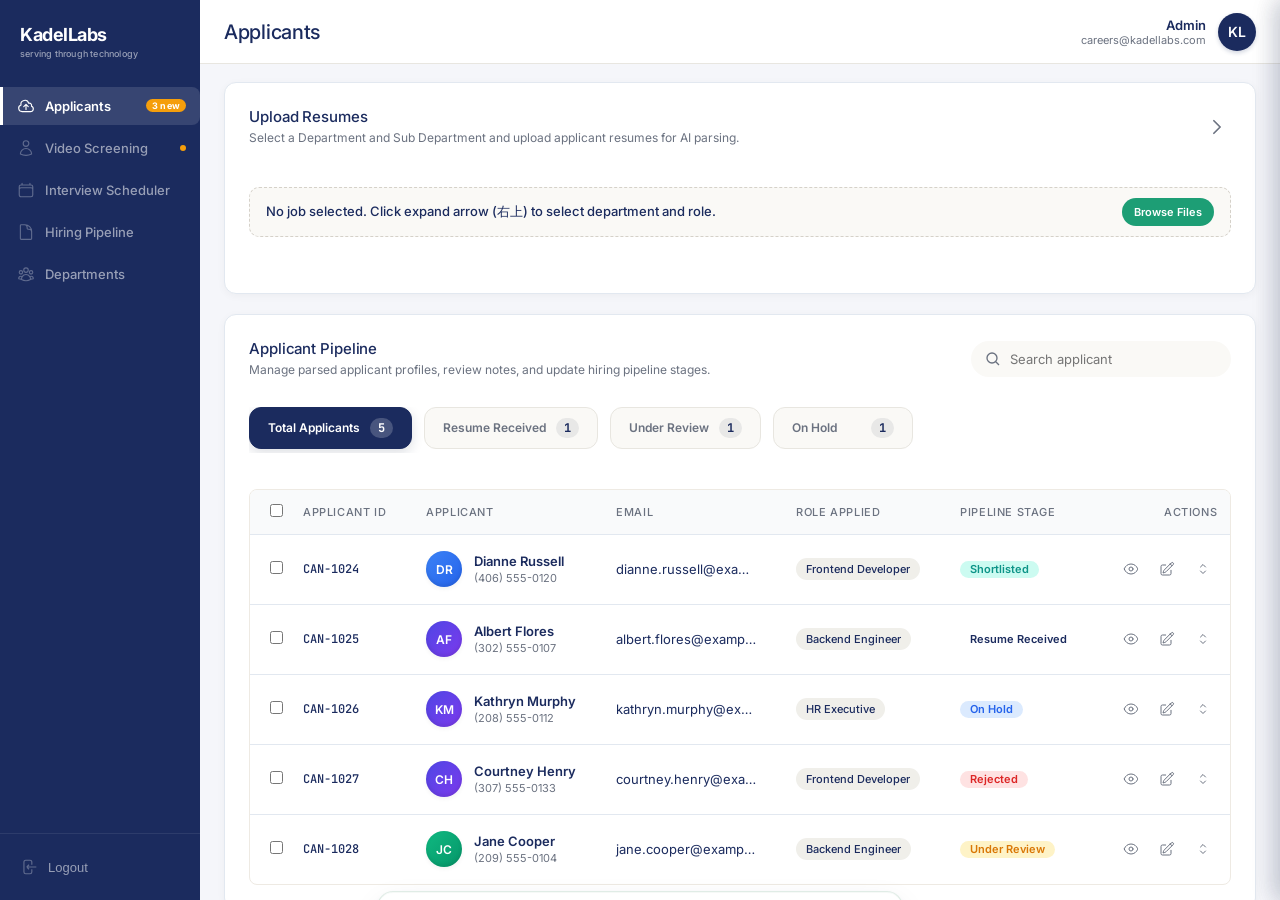
==== commit 4936cbe9: "Implement design and UI updates across all pages, including Video Screening workspace, Scheduler, Re" ====
--- a/index.html
+++ b/index.html
@@ -18,32 +18,26 @@
       
       <nav class="navigation-menu">
         <a href="index.html" class="nav-item active">
-          <svg viewBox="0 0 24 24" stroke="currentColor" fill="none"><path d="M12 16.5V9.75m0 0l3 3m-3-3l-3 3M6.75 19.5a4.5 4.5 0 01-1.41-8.775 5.25 5.25 0 0110.233-2.33 3 3 0 013.758 3.848A3.752 3.752 0 0118 19.5H6.75z" /></svg>
-          Resume Upload
+          <svg viewBox="0 0 24 24" stroke="currentColor" fill="none"><path stroke-linecap="round" stroke-linejoin="round" stroke-width="1.5" d="M12 16.5V9.75m0 0l3 3m-3-3l-3 3M6.75 19.5a4.5 4.5 0 01-1.41-8.775 5.25 5.25 0 0110.233-2.33 3 3 0 013.758 3.848A3.752 3.752 0 0118 19.5H6.75z" /></svg>
+          Applicants
+          <span class="nav-badge">3 new</span>
         </a>
         <a href="video-screening.html" class="nav-item">
-          <svg viewBox="0 0 24 24" stroke="currentColor" fill="none"><path d="M15.75 6a3.75 3.75 0 11-7.5 0 3.75 3.75 0 017.5 0zM4.501 20.118a7.5 7.5 0 0114.998 0A17.933 17.933 0 0112 21.75c-2.676 0-5.216-.584-7.499-1.632z" /></svg>
-          Video Bot Screening
-        </a>
-        <a href="#" class="nav-item">
-          <svg viewBox="0 0 24 24" stroke="currentColor" fill="none"><path d="M6.75 3v2.25M17.25 3v2.25M3 18.75V7.5a2.25 2.25 0 012.25-2.25h13.5A2.25 2.25 0 0121 7.5v11.25m-18 0A2.25 2.25 0 005.25 21h13.5A2.25 2.25 0 0021 18.75m-18 0v-7.5A2.25 2.25 0 015.25 9h13.5A2.25 2.25 0 0121 11.25v7.5m-9-6h.008v.008H12v-.008zM12 15h.008v.008H12V15zm0 2.25h.008v.008H12v-.008zM9.75 15h.008v.008H9.75V15zm0 2.25h.008v.008H9.75v-.008zM7.5 15h.008v.008H7.5V15zm0 2.25h.008v.008H7.5v-.008zm6.75-4.5h.008v.008h-.008v-.008zm0 2.25h.008v.008h-.008V15zm0 2.25h.008v.008h-.008v-.008zm2.25-4.5h.008v.008H16.5v-.008zm0 2.25h.008v.008H16.5V15z" /></svg>
-          Technical Scheduler
+          <svg viewBox="0 0 24 24" stroke="currentColor" fill="none"><path stroke-linecap="round" stroke-linejoin="round" stroke-width="1.5" d="M15.75 6a3.75 3.75 0 11-7.5 0 3.75 3.75 0 017.5 0zM4.501 20.118a7.5 7.5 0 0114.998 0A17.933 17.933 0 0112 21.75c-2.676 0-5.216-.584-7.499-1.632z" /></svg>
+          Video Screening
+          <span class="nav-badge-dot" style="margin-left: auto;"></span>
+        </a>
+        <a href="scheduler.html" class="nav-item">
+          <svg viewBox="0 0 24 24" stroke="currentColor" fill="none"><path stroke-linecap="round" stroke-linejoin="round" stroke-width="1.5" d="M6.75 3v2.25M17.25 3v2.25M3 18.75V7.5a2.25 2.25 0 012.25-2.25h13.5A2.25 2.25 0 0121 7.5v11.25m-18 0A2.25 2.25 0 005.25 21h13.5A2.25 2.25 0 0021 18.75m-18 0v-7.5A2.25 2.25 0 015.25 9h13.5A2.25 2.25 0 0121 11.25v7.5" /></svg>
+          Interview Scheduler
         </a>
         <a href="reports.html" class="nav-item">
-          <svg viewBox="0 0 24 24" stroke="currentColor" fill="none"><path d="M19.5 14.25v-2.625a3.375 3.375 0 00-3.375-3.375h-1.5A1.125 1.125 0 0113.5 7.125v-1.5a3.375 3.375 0 00-3.375-3.375H8.25m2.25 0H5.625c-.621 0-1.125.504-1.125 1.125v17.25c0 .621.504 1.125 1.125 1.125h12.75c.621 0 1.125-.504 1.125-1.125V11.25a9 9 0 00-9-9z" /></svg>
-          Reports
-        </a>
-        <a href="#" class="nav-item">
-          <svg viewBox="0 0 24 24" stroke="currentColor" fill="none"><path d="M7.5 14.25v2.25m3-4.5v4.5m3-6.75v6.75m3-9v9M6 20.25h12A2.25 2.25 0 0020.25 18V6A2.25 2.25 0 0018 3.75H6A2.25 2.25 0 003.75 6v12A2.25 2.25 0 006 20.25z" /></svg>
-          Dashboard
+          <svg viewBox="0 0 24 24" stroke="currentColor" fill="none"><path stroke-linecap="round" stroke-linejoin="round" stroke-width="1.5" d="M19.5 14.25v-2.625a3.375 3.375 0 00-3.375-3.375h-1.5A1.125 1.125 0 0113.5 7.125v-1.5a3.375 3.375 0 00-3.375-3.375H8.25m2.25 0H5.625c-.621 0-1.125.504-1.125 1.125v17.25c0 .621.504 1.125 1.125 1.125h12.75c.621 0 1.125-.504 1.125-1.125V11.25a9 9 0 00-9-9z" /></svg>
+          Hiring Pipeline
         </a>
         <a href="departments.html" class="nav-item">
-          <svg viewBox="0 0 24 24" stroke="currentColor" fill="none"><path d="M18 18.72a9.094 9.094 0 003.741-.479 3 3 0 00-4.682-2.72m.94 3.198l.001.031c0 .225-.012.447-.037.666A11.944 11.944 0 0112 21c-2.17 0-4.207-.576-5.963-1.584A6.062 6.062 0 016 18.719m12 0a5.971 5.971 0 00-.941-3.197m0 0A5.995 5.995 0 0012 12.75a5.995 5.995 0 00-5.058 2.772m0 0a3 3 0 00-4.681 2.72 8.986 8.986 0 003.74.477m.94-3.197a5.971 5.971 0 00-.94 3.197M15 6.75a3 3 0 11-6 0 3 3 0 016 0zm6 3a2.25 2.25 0 11-4.5 0 2.25 2.25 0 014.5 0zm-13.5 0a2.25 2.25 0 11-4.5 0 2.25 2.25 0 014.5 0z" /></svg>
-          Department
-        </a>
-        <a href="#" class="nav-item">
-          <svg viewBox="0 0 24 24" stroke="currentColor" fill="none"><path d="M9.594 3.94c.09-.542.56-.94 1.11-.94h2.593c.55 0 1.02.398 1.11.94l.213 1.281c.063.374.313.686.645.87.074.04.147.083.22.127.324.196.72.257 1.075.124l1.217-.456a1.125 1.125 0 011.37.49l1.296 2.247a1.125 1.125 0 01-.26 1.43l-1.003.828c-.293.241-.438.613-.43.992a7.723 7.723 0 010 .255c-.008.378.137.75.43.991l1.004.827c.424.35.534.954.26 1.43l-1.298 2.247a1.125 1.125 0 01-1.369.491l-1.217-.456c-.355-.133-.75-.072-1.076.124a6.57 6.57 0 01-.22.128c-.331.183-.581.495-.644.869l-.213 1.28c-.09.543-.56.94-1.11.94h-2.594c-.55 0-1.02-.398-1.11-.94l-.213-1.281c-.062-.374-.312-.686-.644-.87a6.52 6.52 0 01-.22-.127c-.325-.196-.72-.257-1.076-.124l-1.217.456a1.125 1.125 0 01-1.369-.49l-1.297-2.247a1.125 1.125 0 01.26-1.43l1.004-.827c.292-.24.437-.613.43-.992a6.932 6.932 0 010-.255c.007-.378-.138-.75-.43-.991l-1.004-.827a1.125 1.125 0 01-.26-1.43l1.297-2.247a1.125 1.125 0 011.37-.491l1.216.456c.356.133.751.072 1.076-.124.072-.044.146-.087.22-.128.332-.183.582-.495.645-.869l.214-1.28z" /><path d="M15 12a3 3 0 11-6 0 3 3 0 016 0z" /></svg>
-          Email Settings
+          <svg viewBox="0 0 24 24" stroke="currentColor" fill="none"><path stroke-linecap="round" stroke-linejoin="round" stroke-width="1.5" d="M18 18.72a9.094 9.094 0 003.741-.479 3 3 0 00-4.682-2.72m.94 3.198l.001.031c0 .225-.012.447-.037.666A11.944 11.944 0 0112 21c-2.17 0-4.207-.576-5.963-1.584A6.062 6.062 0 016 18.719m12 0a5.971 5.971 0 00-.941-3.197m0 0A5.995 5.995 0 0012 12.75a5.995 5.995 0 00-5.058 2.772m0 0a3 3 0 00-4.681 2.72 8.986 8.986 0 003.74.477m.94-3.197a5.971 5.971 0 00-.94 3.197M15 6.75a3 3 0 11-6 0 3 3 0 016 0zm6 3a2.25 2.25 0 11-4.5 0 2.25 2.25 0 014.5 0zm-13.5 0a2.25 2.25 0 11-4.5 0 2.25 2.25 0 014.5 0z" /></svg>
+          Departments
         </a>
       </nav>
       
@@ -60,7 +54,7 @@
       
       <!-- TOP BAR -->
       <header class="top-bar">
-        <h1 class="page-title" id="page-main-header">Resume Upload & Parsing</h1>
+        <h1 class="page-title" id="page-main-header">Applicants</h1>
         
         <div class="profile-block">
           <div class="profile-details">
@@ -81,39 +75,51 @@
               <h2 class="card-title">Upload Resumes</h2>
               <p class="card-subtitle">Select a Department and Sub Department and upload applicant resumes for AI parsing.</p>
             </div>
+            <button class="panel-toggle-btn" id="btn-toggle-upload" title="Toggle upload panel">
+              <svg viewBox="0 0 24 24" stroke="currentColor" fill="none" stroke-width="2"><path stroke-linecap="round" stroke-linejoin="round" d="M19.5 8.25l-7.5 7.5-7.5-7.5" /></svg>
+            </button>
           </div>
           
-          <!-- Dropdown Selectors Row -->
-          <div class="form-row">
-            <div class="form-group">
-              <label class="form-label" for="select-dept">Department<span>*</span></label>
-              <div class="select-wrapper">
-                <select id="select-dept" class="custom-select">
-                  <option value="" disabled selected>Select Department</option>
-                  <option value="engineering">Engineering</option>
-                  <option value="product">Product Management</option>
-                  <option value="design">Product Design</option>
-                  <option value="hr">Human Resources</option>
-                  <option value="marketing">Marketing & Sales</option>
-                </select>
+          <!-- Setup flow: Step Indicator and Dropdown selectors. Collapsible. -->
+          <div class="upload-setup-flow collapsible-content" id="upload-setup-flow">
+            <!-- Step Indicator -->
+            <div class="step-indicator" id="upload-step-indicator">
+              <span class="step-badge" id="step-indicator-badge">Step 1 of 2</span>
+              <span class="step-text" id="step-indicator-text">Select job department and role to get started</span>
+            </div>
+            
+            <!-- Dropdown Selectors Row -->
+            <div class="form-row">
+              <div class="form-group">
+                <label class="form-label" for="select-dept">Department<span>*</span></label>
+                <div class="select-wrapper">
+                  <select id="select-dept" class="custom-select">
+                    <option value="" disabled selected>Select Department</option>
+                    <option value="engineering">Engineering</option>
+                    <option value="product">Product Management</option>
+                    <option value="design">Product Design</option>
+                    <option value="hr">Human Resources</option>
+                    <option value="marketing">Marketing & Sales</option>
+                  </select>
+                </div>
               </div>
-            </div>
-            
-            <div class="form-group">
-              <label class="form-label" for="select-sub-dept">Sub Department<span>*</span></label>
-              <div class="select-wrapper">
-                <select id="select-sub-dept" class="custom-select" disabled>
-                  <option value="" disabled selected>Select Sub Department</option>
-                </select>
+              
+              <div class="form-group">
+                <label class="form-label" for="select-sub-dept">Sub Department<span>*</span></label>
+                <div class="select-wrapper">
+                  <select id="select-sub-dept" class="custom-select" disabled>
+                    <option value="" disabled selected>Select Sub Department</option>
+                  </select>
+                </div>
               </div>
-            </div>
-            
-            <div class="form-group">
-              <label class="form-label" for="select-role">Role<span>*</span></label>
-              <div class="select-wrapper">
-                <select id="select-role" class="custom-select" disabled>
-                  <option value="" disabled selected>Select Role</option>
-                </select>
+              
+              <div class="form-group">
+                <label class="form-label" for="select-role">Role<span>*</span></label>
+                <div class="select-wrapper">
+                  <select id="select-role" class="custom-select" disabled>
+                    <option value="" disabled selected>Select Role</option>
+                  </select>
+                </div>
               </div>
             </div>
           </div>
@@ -123,8 +129,8 @@
             <div class="upload-icon-container">
               <svg viewBox="0 0 24 24" stroke="currentColor" fill="none"><path d="M12 16.5V9.75m0 0l3 3m-3-3l-3 3M6.75 19.5a4.5 4.5 0 01-1.41-8.775 5.25 5.25 0 0110.233-2.33 3 3 0 013.758 3.848A3.752 3.752 0 0118 19.5H6.75z" /></svg>
             </div>
-            <h3 class="upload-heading">Drag & drop resumes here</h3>
-            <p class="upload-subheading">Supports PDF up to 5MB each.</p>
+            <h3 class="upload-heading" id="upload-zone-heading">Drag & drop resumes here</h3>
+            <p class="upload-subheading" id="upload-zone-subheading">Supports PDF up to 5MB each.</p>
             <button class="btn-pill" id="btn-browse-trigger">Browse Files</button>
             <input type="file" id="file-input" class="hidden-file-input" multiple accept=".pdf">
           </div>
@@ -133,11 +139,12 @@
           <div class="progress-list" id="progress-list-container"></div>
         </section>
 
-        <!-- CARD 2: PARSED CANDIDATES -->
+        <!-- CARD 2: APPLICANT PIPELINE -->
         <section class="premium-card" id="card-parsed-candidates">
           <div class="card-header">
             <div class="card-title-group">
-              <h2 class="card-title">Candidate Profile from Resume Parsing</h2>
+              <h2 class="card-title">Applicant Pipeline</h2>
+              <p class="card-subtitle">Manage parsed applicant profiles, review notes, and update hiring pipeline stages.</p>
             </div>
             
             <!-- Search bar component -->
@@ -145,7 +152,27 @@
               <span class="search-icon">
                 <svg viewBox="0 0 24 24" stroke="currentColor" fill="none"><path d="M21 21l-5.197-5.197m0 0A7.5 7.5 0 105.196 5.196a7.5 7.5 0 0010.607 10.607z" /></svg>
               </span>
-              <input type="text" id="candidate-search" class="search-input" placeholder="Search candidate">
+              <input type="text" id="candidate-search" class="search-input" placeholder="Search applicant">
+            </div>
+          </div>
+
+          <!-- Pipeline Summary Pill-counters -->
+          <div class="pipeline-summary-bar" id="pipeline-summary-bar">
+            <div class="summary-pill active" data-filter="all" id="pill-all">
+              <span class="pill-label">Total Applicants</span>
+              <span class="pill-count" id="count-total">0</span>
+            </div>
+            <div class="summary-pill" data-filter="Resume Received" id="pill-parsed">
+              <span class="pill-label">Resume Received</span>
+              <span class="pill-count" id="count-parsed">0</span>
+            </div>
+            <div class="summary-pill" data-filter="Under Review" id="pill-under-review">
+              <span class="pill-label">Under Review</span>
+              <span class="pill-count" id="count-under-review">0</span>
+            </div>
+            <div class="summary-pill" data-filter="On Hold" id="pill-on-hold">
+              <span class="pill-label">On Hold</span>
+              <span class="pill-count" id="count-on-hold">0</span>
             </div>
           </div>
 
@@ -154,13 +181,13 @@
             <table class="ats-table" id="candidates-table">
               <thead>
                 <tr>
-                  <th>ID</th>
-                  <th>Candidate</th>
+                  <th class="col-checkbox"><input type="checkbox" id="bulk-select-all"></th>
+                  <th>Applicant ID</th>
+                  <th>Applicant</th>
                   <th>Email</th>
-                  <th>Applied For</th>
-                  <th>Status</th>
-                  <th>HR Notes</th>
-                  <th>Actions</th>
+                  <th>Role Applied</th>
+                  <th>Pipeline Stage</th>
+                  <th style="width: 120px; text-align: right;">Actions</th>
                 </tr>
               </thead>
               <tbody id="candidates-table-body">
@@ -174,172 +201,179 @@
     </main>
   </div>
 
-  <!-- CONTEXTUAL ACTION MENU (ABSOLUTE POP-OVER DROPDOWN) -->
-  <div class="action-dropdown" id="actions-menu-dropdown">
-    <button class="dropdown-item" id="menu-view-profile">
-      <svg viewBox="0 0 24 24" stroke="currentColor" fill="none"><path d="M2.036 12.322a1.012 1.012 0 010-.639C3.423 7.51 7.36 4.5 12 4.5c4.638 0 8.573 3.007 9.963 7.178.07.207.07.431 0 .639C20.577 16.49 16.64 19.5 12 19.5c-4.638 0-8.573-3.007-9.963-7.178z" /><path d="M15 12a3 3 0 11-6 0 3 3 0 016 0z" /></svg>
-      View Profile
-    </button>
-    <div class="dropdown-divider"></div>
-    <div class="dropdown-section-label">Change Status</div>
-    
-    <button class="dropdown-item status-change-btn" data-status="Pending">
-      <span class="status-dot pending"></span> Pending
-    </button>
-    <button class="dropdown-item status-change-btn" data-status="On Hold">
-      <span class="status-dot on-hold"></span> On Hold
-    </button>
-    <button class="dropdown-item status-change-btn" data-status="Selected">
-      <span class="status-dot selected"></span> Selected
-    </button>
-    <button class="dropdown-item status-change-btn" data-status="Rejected">
-      <span class="status-dot rejected"></span> Rejected
-    </button>
-    <button class="dropdown-item status-change-btn" data-status="Cancelled">
-      <span class="status-dot cancelled"></span> Cancelled
-    </button>
-    
-    <div class="dropdown-divider"></div>
-    <button class="dropdown-item" id="menu-add-note">
-      <svg viewBox="0 0 24 24" stroke="currentColor" fill="none"><path d="M16.862 4.487l1.687-1.688a1.875 1.875 0 112.652 2.652L10.582 16.07a4.5 4.5 0 01-1.897 1.13L6 18l.8-2.685a4.5 4.5 0 011.13-1.897l8.932-8.931zm0 0L19.5 7.125M18 14v4.75A2.25 2.25 0 0115.75 21H5.25A2.25 2.25 0 013 18.75V8.25A2.25 2.25 0 015.25 6H10" /></svg>
-      Add HR Note
-    </button>
-    <div class="dropdown-divider"></div>
-    <button class="dropdown-item remove-action" id="menu-remove-candidate">
-      <svg viewBox="0 0 24 24" stroke="currentColor" fill="none"><path d="M14.74 9l-.346 9m-4.788 0L9 9m9.968-3.21c.342.052.682.107 1.022.166m-1.022-.165L18.16 19.673a2.25 2.25 0 01-2.244 2.077H8.084a2.25 2.25 0 01-2.244-2.077L4.772 5.79m14.456 0a48.108 48.108 0 00-3.478-.397m-12 .562c.34-.059.68-.114 1.022-.165m0 0a48.11 48.11 0 013.478-.397m7.5 0v-.916c0-1.18-.91-2.164-2.09-2.201a51.964 51.964 0 00-3.32 0c-1.18.037-2.09 1.022-2.09 2.201v.916m7.5 0a48.667 48.667 0 00-7.5 0" /></svg>
-      Remove
-    </button>
-  </div>
-
-  <!-- HR NOTES MODAL -->
-  <div class="modal-overlay" id="notes-modal">
-    <div class="modal-card">
-      <div class="modal-header">
-        <h3 class="modal-title" id="notes-modal-title">Candidate Notes</h3>
-        <button class="modal-close-btn" id="close-notes-modal">
-          <svg viewBox="0 0 24 24" stroke="currentColor" fill="none"><path d="M6 18L18 6M6 6l12 12" /></svg>
-        </button>
-      </div>
-      <div class="modal-body">
-        <p class="card-subtitle" style="margin-bottom: 4px;">Recruiter notes will be saved to the applicant profile. Hover over the notes icon on the candidate list to quick-read.</p>
-        <textarea id="notes-textarea" class="notes-textarea" placeholder="Type recruitment updates, interview remarks, or status reminders here..."></textarea>
-      </div>
-      <div class="modal-footer">
-        <button class="btn-secondary-pill" id="btn-cancel-notes">Cancel</button>
-        <button class="btn-primary-pill" id="btn-save-notes">Save Notes</button>
-      </div>
-    </div>
-  </div>
-
-  <!-- PROFILE VIEW MODAL -->
-  <div class="modal-overlay" id="profile-modal">
-    <div class="modal-card profile-detail-card">
-      <div class="modal-header">
-        <h3 class="modal-title" id="profile-modal-title">Applicant Profile</h3>
-        <button class="modal-close-btn" id="close-profile-modal">
-          <svg viewBox="0 0 24 24" stroke="currentColor" fill="none"><path d="M6 18L18 6M6 6l12 12" /></svg>
-        </button>
-      </div>
-      <div class="modal-body" style="padding: 20px 24px; gap: 16px;">
-        <div class="profile-split-container">
-          
-          <!-- Left Panel: General Info & Parser Metadata -->
-          <div class="profile-left-panel">
-            <div class="profile-avatar-header">
-              <div class="profile-avatar-circle" id="prof-avatar">DR</div>
-              <div class="profile-header-info">
-                <h4 class="profile-header-name" id="prof-name">Dianne Russell</h4>
-                <span class="profile-header-role" id="prof-role">Frontend Developer</span>
-              </div>
-            </div>
-            
-            <div class="profile-meta-grid" style="grid-template-columns: 1fr; gap: 12px; margin-top: 4px;">
-              <div class="profile-meta-item">
-                <span class="profile-meta-label">Candidate ID</span>
-                <span class="profile-meta-value" id="prof-id" style="font-family: var(--font-mono); color: var(--active-nav-bg);">CAN-1024</span>
-              </div>
-              <div class="profile-meta-item">
-                <span class="profile-meta-label">Email Address</span>
-                <span class="profile-meta-value" id="prof-email" style="word-break: break-all;">dianne.russell@example.com</span>
-              </div>
-              <div class="profile-meta-item">
-                <span class="profile-meta-label">Phone Number</span>
-                <span class="profile-meta-value" id="prof-phone">(406) 555-0120</span>
-              </div>
-              <div class="profile-meta-item">
-                <span class="profile-meta-label">Current Status</span>
-                <div><span class="status-pill selected" id="prof-status">Selected</span></div>
-              </div>
-            </div>
-            
-            <div class="parser-meta-box">
-              <span class="parser-meta-title">AI Parse Insights</span>
-              <div class="confidence-container">
-                <div class="confidence-header-row">
-                  <span class="confidence-label">Parsing Confidence</span>
-                  <span class="confidence-pct" id="prof-confidence">96%</span>
-                </div>
-                <div class="confidence-bar-bg">
-                  <div class="confidence-bar-fill" id="prof-confidence-bar" style="width: 96%"></div>
-                </div>
-              </div>
-              <div style="height: 0.5px; background-color: var(--divider-color); margin: 2px 0;"></div>
-              <div class="parser-stat-row">
-                <span>File Name</span>
-                <span class="parser-stat-val" id="prof-filename" title="Dianne_Russell_Resume.pdf">Dianne_Russell_Resume.pdf</span>
-              </div>
-              <div class="parser-stat-row">
-                <span>File Size</span>
-                <span class="parser-stat-val" id="prof-filesize">1.4 MB</span>
-              </div>
-              <div class="parser-stat-row">
-                <span>Parsed At</span>
-                <span class="parser-stat-val" id="prof-parsedat">2026-06-03 10:15 AM</span>
-              </div>
-              <div class="parser-stat-row">
-                <span>Parser Engine</span>
-                <span class="parser-stat-val" style="font-family: var(--font-mono);">v4.2-neural</span>
-              </div>
-            </div>
-          </div>
-          
-          <!-- Right Panel: Parsed Resume Details -->
-          <div class="profile-right-panel">
-            <div>
-              <span class="profile-meta-label">Core Technical Skills</span>
-              <div class="parsed-skills-group" id="prof-skills-container">
-                <!-- Injected dynamically -->
-              </div>
-            </div>
-            
-            <div>
-              <span class="profile-meta-label">Professional Experience (Parsed)</span>
-              <div class="parsed-timeline" id="prof-experience-timeline">
-                <!-- Injected dynamically -->
-              </div>
-            </div>
-            
-            <div>
-              <span class="profile-meta-label">Academic Background (Parsed)</span>
-              <div class="parsed-edu-card" id="prof-education-container">
-                <!-- Injected dynamically -->
-              </div>
-            </div>
-          </div>
-          
-        </div>
-        
-        <div style="height: 0.5px; background-color: var(--divider-color); margin: 6px 0 0 0;"></div>
-        <div class="profile-meta-item" style="width: 100%;">
-          <span class="profile-meta-label" style="margin-bottom: 4px;">Recruitment Notes</span>
-          <p id="prof-notes" style="font-size: 13px; color: var(--text-primary); line-height: 1.5; background-color: #FAF9F6; padding: 12px; border-radius: var(--radius-input); border: 0.5px solid #EEEAE3; min-height: 60px; white-space: pre-wrap;"></p>
-        </div>
-      </div>
-      <div class="modal-footer">
-        <button class="btn-primary-pill" id="btn-close-profile">Done</button>
-      </div>
-    </div>
-  </div>
+  <!-- STAGE CHANGE ABSOLUTE DROPDOWN -->
+  <div class="stage-dropdown" id="stage-change-dropdown" style="display: none; position: absolute; z-index: 1005;">
+    <button class="stage-dropdown-item" data-stage="Resume Received">
+      <span class="stage-dropdown-dot parsed"></span> Resume Received
+    </button>
+    <button class="stage-dropdown-item" data-stage="Under Review">
+      <span class="stage-dropdown-dot under-review"></span> Under Review
+    </button>
+    <button class="stage-dropdown-item" data-stage="On Hold">
+      <span class="stage-dropdown-dot on-hold"></span> On Hold
+    </button>
+    <button class="stage-dropdown-item" data-stage="Shortlisted">
+      <span class="stage-dropdown-dot shortlisted"></span> Shortlisted
+    </button>
+    <button class="stage-dropdown-item" data-stage="Rejected">
+      <span class="stage-dropdown-dot rejected"></span> Rejected
+    </button>
+  </div>
+
+  <!-- BULK ACTIONS DOCK -->
+  <div class="bulk-actions-dock" id="bulk-actions-dock">
+    <div class="bulk-dock-info">
+      <span id="bulk-selected-count">0</span> selected
+    </div>
+    <div class="bulk-dock-actions">
+      <div class="dock-select-wrapper">
+        <select id="bulk-change-stage-select" class="dock-select">
+          <option value="" disabled selected>Move Stage</option>
+          <option value="Resume Received">Resume Received</option>
+          <option value="Under Review">Under Review</option>
+          <option value="On Hold">On Hold</option>
+          <option value="Shortlisted">Shortlisted</option>
+          <option value="Rejected">Rejected</option>
+        </select>
+      </div>
+      <button class="btn-dock-action" id="btn-bulk-export">
+        <svg viewBox="0 0 24 24" stroke="currentColor" fill="none" stroke-width="2" style="width: 14px; height: 14px;"><path stroke-linecap="round" stroke-linejoin="round" d="M3 16.5v2.25A2.25 2.25 0 005.25 21h13.5A2.25 2.25 0 0021 18.75V16.5M16.5 12L12 16.5m0 0L7.5 12m4.5 4.5V3" /></svg>
+        Export
+      </button>
+      <button class="btn-dock-action danger" id="btn-bulk-delete">
+        <svg viewBox="0 0 24 24" stroke="currentColor" fill="none" stroke-width="2" style="width: 14px; height: 14px;"><path stroke-linecap="round" stroke-linejoin="round" d="M14.74 9l-.346 9m-4.788 0L9 9m9.968-3.21c.342.052.682.107 1.022.166m-1.022-.165L18.16 19.673a2.25 2.25 0 01-2.244 2.077H8.084a2.25 2.25 0 01-2.244-2.077L4.772 5.79m14.456 0a48.108 48.108 0 00-3.478-.397m-12 .562c.34-.059.68-.114 1.022-.165m0 0a48.11 48.11 0 013.478-.397m7.5 0v-.916c0-1.18-.91-2.164-2.09-2.201a51.964 51.964 0 00-3.32 0c-1.18.037-2.09 1.022-2.09 2.201v.916m7.5 0a48.667 48.667 0 00-7.5 0" /></svg>
+        Delete
+      </button>
+      <button class="btn-dock-action" id="btn-clear-bulk">
+        Clear
+      </button>
+    </div>
+  </div>
+
+  <!-- NOTES EDIT DRAWER -->
+  <div class="side-drawer" id="notes-drawer">
+    <div class="side-drawer-header">
+      <h3 class="card-title" id="notes-drawer-title">Applicant Notes</h3>
+      <button class="modal-close-btn" id="close-notes-drawer">
+        <svg viewBox="0 0 24 24" stroke="currentColor" fill="none"><path d="M6 18L18 6M6 6l12 12" /></svg>
+      </button>
+    </div>
+    <div class="side-drawer-body">
+      <p class="card-subtitle" style="margin-bottom: 4px;">Recruiter notes will be saved to the applicant profile. Hover over the notes icon on the candidate list to quick-read.</p>
+      <textarea id="notes-textarea" class="notes-textarea" placeholder="Type recruitment updates, interview remarks, or status reminders here..." style="height: 200px;"></textarea>
+    </div>
+    <div class="side-drawer-footer">
+      <button class="btn-secondary-pill" id="btn-cancel-notes">Cancel</button>
+      <button class="btn-primary-pill" id="btn-save-notes">Save Notes</button>
+    </div>
+  </div>
+  <div class="side-drawer-overlay" id="notes-drawer-overlay"></div>
+
+  <!-- PROFILE VIEW DRAWER -->
+  <div class="side-drawer" id="profile-drawer">
+    <div class="side-drawer-header">
+      <h3 class="card-title">Applicant Profile</h3>
+      <button class="modal-close-btn" id="close-profile-drawer">
+        <svg viewBox="0 0 24 24" stroke="currentColor" fill="none"><path d="M6 18L18 6M6 6l12 12" /></svg>
+      </button>
+    </div>
+    <div class="side-drawer-body">
+      <div class="profile-avatar-header">
+        <div class="profile-avatar-circle" id="prof-avatar">DR</div>
+        <div class="profile-header-info">
+          <h4 class="profile-header-name" id="prof-name">Dianne Russell</h4>
+          <span class="profile-header-role" id="prof-role">Frontend Developer</span>
+        </div>
+      </div>
+      
+      <div class="drawer-meta-section">
+        <div class="drawer-meta-item">
+          <span class="drawer-meta-label">Applicant ID</span>
+          <span class="drawer-meta-value" id="prof-id" style="font-family: var(--font-mono); color: var(--active-nav-bg);">CAN-1024</span>
+        </div>
+        <div class="drawer-meta-item">
+          <span class="drawer-meta-label">Email Address</span>
+          <span class="drawer-meta-value" id="prof-email" style="word-break: break-all;">dianne.russell@example.com</span>
+        </div>
+        <div class="drawer-meta-item">
+          <span class="drawer-meta-label">Phone Number</span>
+          <span class="drawer-meta-value" id="prof-phone">(406) 555-0120</span>
+        </div>
+        <div class="drawer-meta-item">
+          <span class="drawer-meta-label">Pipeline Stage</span>
+          <div><span class="status-pill selected" id="prof-status">Selected</span></div>
+        </div>
+      </div>
+      
+      <div class="parser-meta-box" style="margin-top: 0;">
+        <span class="parser-meta-title">AI Parse Insights</span>
+        <div class="confidence-container">
+          <div class="confidence-header-row">
+            <span class="confidence-label">AI Match Score</span>
+            <span class="confidence-pct" id="prof-confidence">96%</span>
+          </div>
+          <div class="confidence-bar-bg">
+            <div class="confidence-bar-fill" id="prof-confidence-bar" style="width: 96%"></div>
+          </div>
+        </div>
+        <div style="height: 0.5px; background-color: var(--divider-color); margin: 8px 0;"></div>
+        <div class="parser-stat-row">
+          <span>File Name</span>
+          <span class="parser-stat-val" id="prof-filename">Dianne_Russell_Resume.pdf</span>
+        </div>
+        <div class="parser-stat-row">
+          <span>File Size</span>
+          <span class="parser-stat-val" id="prof-filesize">1.4 MB</span>
+        </div>
+        <div class="parser-stat-row">
+          <span>Parsed At</span>
+          <span class="parser-stat-val" id="prof-parsedat">2026-06-03 10:15 AM</span>
+        </div>
+      </div>
+      
+      <div>
+        <span class="profile-meta-label">Core Technical Skills</span>
+        <div class="parsed-skills-group" id="prof-skills-container" style="margin-top: 8px;">
+          <!-- Injected dynamically -->
+        </div>
+      </div>
+      
+      <div>
+        <span class="profile-meta-label">Professional Experience (Parsed)</span>
+        <div class="parsed-timeline" id="prof-experience-timeline">
+          <!-- Injected dynamically -->
+        </div>
+      </div>
+      
+      <div>
+        <span class="profile-meta-label">Academic Background (Parsed)</span>
+        <div class="parsed-edu-card" id="prof-education-container" style="margin-top: 8px;">
+          <!-- Injected dynamically -->
+        </div>
+      </div>
+      
+      <div>
+        <span class="profile-meta-label">Recruitment Notes</span>
+        <p id="prof-notes" style="font-size: 13px; color: var(--text-primary); line-height: 1.5; background-color: #FAF9F6; padding: 12px; border-radius: var(--radius-input); border: 0.5px solid #EEEAE3; min-height: 60px; white-space: pre-wrap; margin-top: 8px;"></p>
+      </div>
+    </div>
+    <div class="side-drawer-footer">
+      <div class="drawer-stage-move">
+        <label class="form-label" for="drawer-move-stage-select">Move to Pipeline Stage</label>
+        <div class="select-wrapper">
+          <select id="drawer-move-stage-select" class="custom-select">
+            <option value="Resume Received">Resume Received</option>
+            <option value="Under Review">Under Review</option>
+            <option value="On Hold">On Hold</option>
+            <option value="Shortlisted">Shortlisted</option>
+            <option value="Rejected">Rejected</option>
+          </select>
+        </div>
+      </div>
+      <button class="btn-primary-pill" id="btn-close-profile" style="margin-top: auto; align-self: flex-end; width: 100%; height: 38px; border-radius: 10px;">Done</button>
+    </div>
+  </div>
+  <div class="side-drawer-overlay" id="profile-drawer-overlay"></div>
 
   <!-- TOAST NOTIFICATIONS HOLDER -->
   <div class="toast-container" id="toast-holder"></div>
--- a/style.css
+++ b/style.css
@@ -5,35 +5,37 @@
   --font-mono: 'JetBrains Mono', monospace;
   --font-size-base: 13px;
   
-  /* Color Palette */
-  --sidebar-bg: #1a2744;
+  /* Color Palette — Primary Brand Navy + Teal Accent */
+  --sidebar-bg: #1B2B5E;
   --sidebar-text-muted: rgba(255, 255, 255, 0.55);
-  --active-nav-bg: #1a7a4a;
-  --primary-cta-bg: #1a7a4a;
+  --active-nav-bg: #1D9E75;
+  --primary-cta-bg: #1D9E75;
   --primary-cta-text: #FFFFFF;
-  --page-bg: #f8fafc;
+  --page-bg: #F5F6FA;
   --card-bg: #FFFFFF;
   --card-border: 0.5px solid #e2e8f0;
   --table-header-bg: #f9fafb;
-  --text-primary: #1a2744;
+  --text-primary: #1B2B5E;
   --text-secondary: #6b7280;
   --hover-bg: #f9fafb;
   --divider-color: #e2e8f0;
   --shadow-sm: 0 2px 8px rgba(0, 0, 0, 0.04);
-  --shadow-lg: 0 10px 30px rgba(28, 43, 74, 0.12);
+  --shadow-lg: 0 10px 30px rgba(27, 43, 94, 0.12);
   --shadow-dropdown: 0 4px 16px rgba(0, 0, 0, 0.08);
 
   /* Status Colors */
-  --status-pending-bg: #FFF8E1;
-  --status-pending-text: #F57F17;
-  --status-on-hold-bg: #FFF3E0;
-  --status-on-hold-text: #EF6C00;
-  --status-selected-bg: #E8F5E9;
-  --status-selected-text: #2E7D32;
-  --status-rejected-bg: #FFEBEE;
-  --status-rejected-text: #C62828;
+  --status-pending-bg: #FEF3C7;
+  --status-pending-text: #F59E0B;
+  --status-on-hold-bg: #EBF4FF;
+  --status-on-hold-text: #378ADD;
+  --status-selected-bg: #E6F7F2;
+  --status-selected-text: #0D7A57;
+  --status-rejected-bg: #FEF0EF;
+  --status-rejected-text: #E24B4A;
   --status-cancelled-bg: #ECEFF1;
   --status-cancelled-text: #546E7A;
+  --status-parsed-bg: #F3F4F6;
+  --status-parsed-text: #6B7280;
 
   /* Border Radii */
   --radius-card: 12px;
@@ -108,8 +110,8 @@
   flex-grow: 1;
   display: flex;
   flex-direction: column;
-  gap: 6px;
-  padding: 0 12px;
+  gap: 4px;
+  padding: 0 0 0 0;
 }
 
 .nav-item {
@@ -121,9 +123,12 @@
   text-decoration: none;
   font-weight: 500;
   font-size: 13px;
-  border-radius: var(--radius-pill);
+  border-radius: 0 8px 8px 0;
   transition: var(--transition-normal);
   cursor: pointer;
+  position: relative;
+  margin-left: 0;
+  border-left: 3px solid transparent;
 }
 
 .nav-item svg {
@@ -146,14 +151,46 @@
 }
 
 .nav-item.active {
-  background-color: var(--active-nav-bg);
+  background-color: rgba(255, 255, 255, 0.12);
   color: #FFFFFF;
   font-weight: 600;
+  border-left-color: #FFFFFF;
 }
 
 .nav-item.active svg {
   opacity: 1;
   stroke: #FFFFFF;
+}
+
+/* Notification badge on nav items */
+.nav-badge {
+  display: inline-flex;
+  align-items: center;
+  gap: 4px;
+  margin-left: auto;
+  background-color: #F59E0B;
+  color: #FFFFFF;
+  font-size: 9px;
+  font-weight: 700;
+  padding: 2px 6px;
+  border-radius: 999px;
+  letter-spacing: 0.2px;
+  line-height: 1;
+  flex-shrink: 0;
+}
+
+.nav-badge-dot {
+  width: 6px;
+  height: 6px;
+  border-radius: 50%;
+  background-color: #F59E0B;
+  flex-shrink: 0;
+  animation: badgePulse 2s ease-in-out infinite;
+}
+
+@keyframes badgePulse {
+  0%, 100% { opacity: 1; transform: scale(1); }
+  50% { opacity: 0.7; transform: scale(1.2); }
 }
 
 .sidebar-bottom {
@@ -218,9 +255,9 @@
 
 .page-title {
   color: var(--text-primary);
-  font-size: 22px;
-  font-weight: 700;
-  letter-spacing: -0.5px;
+  font-size: 20px;
+  font-weight: 500;
+  letter-spacing: -0.3px;
 }
 
 .profile-block {
@@ -250,14 +287,14 @@
   width: 38px;
   height: 38px;
   border-radius: var(--radius-pill);
-  background-color: var(--active-nav-bg);
+  background-color: var(--sidebar-bg);
   color: #FFFFFF;
   font-weight: 600;
   font-size: 14px;
   display: flex;
   align-items: center;
   justify-content: center;
-  box-shadow: 0 2px 4px rgba(42, 124, 79, 0.15);
+  box-shadow: 0 2px 4px rgba(27, 43, 94, 0.2);
 }
 
 /* Main Scrollable Content */
@@ -320,10 +357,10 @@
 }
 
 .card-title {
-  font-size: 16px;
-  font-weight: 700;
-  color: var(--text-primary);
-  letter-spacing: -0.2px;
+  font-size: 15px;
+  font-weight: 500;
+  color: var(--text-primary);
+  letter-spacing: -0.1px;
 }
 
 .card-subtitle {
@@ -380,7 +417,7 @@
 
 .custom-select:focus {
   border-color: var(--active-nav-bg);
-  box-shadow: 0 0 0 3px rgba(42, 124, 79, 0.1);
+  box-shadow: 0 0 0 3px rgba(29, 158, 117, 0.1);
   background-color: #FFFFFF;
 }
 
@@ -487,13 +524,13 @@
   border-radius: var(--radius-pill);
   cursor: pointer;
   transition: var(--transition-normal);
-  box-shadow: 0 2px 4px rgba(42, 124, 79, 0.15);
+  box-shadow: 0 2px 4px rgba(29, 158, 117, 0.2);
 }
 
 .btn-pill:hover {
   transform: translateY(-1px);
-  box-shadow: 0 4px 8px rgba(42, 124, 79, 0.25);
-  background-color: #236841;
+  box-shadow: 0 4px 8px rgba(29, 158, 117, 0.3);
+  background-color: #178a65;
 }
 
 .btn-pill:active {
@@ -638,13 +675,13 @@
 
 .ats-table th {
   background-color: var(--table-header-bg);
-  color: var(--text-primary);
-  font-weight: 600;
-  font-size: 12px;
+  color: var(--text-secondary);
+  font-weight: 500;
+  font-size: 11px;
   padding: 14px 20px;
   border-bottom: 0.5px solid var(--divider-color);
   text-transform: uppercase;
-  letter-spacing: 0.5px;
+  letter-spacing: 0.6px;
   white-space: nowrap;
 }
 
@@ -966,11 +1003,12 @@
   display: inline-block;
 }
 
-.status-dot.pending { background-color: #F57F17; }
-.status-dot.on-hold { background-color: #EF6C00; }
-.status-dot.selected { background-color: #2E7D32; }
-.status-dot.rejected { background-color: #C62828; }
+.status-dot.pending { background-color: #F59E0B; }
+.status-dot.on-hold { background-color: #378ADD; }
+.status-dot.selected { background-color: #0D7A57; }
+.status-dot.rejected { background-color: #E24B4A; }
 .status-dot.cancelled { background-color: #546E7A; }
+.status-dot.parsed { background-color: #6B7280; }
 
 .dropdown-item.remove-action {
   color: #C62828;
@@ -1117,7 +1155,7 @@
 }
 
 .btn-primary-pill:hover {
-  background-color: #236841;
+  background-color: #178a65;
 }
 
 /* Notes Textarea styling */
@@ -1139,7 +1177,7 @@
 .notes-textarea:focus {
   border-color: var(--active-nav-bg);
   background-color: #FFFFFF;
-  box-shadow: 0 0 0 3px rgba(42, 124, 79, 0.1);
+  box-shadow: 0 0 0 3px rgba(29, 158, 117, 0.1);
 }
 
 /* Profile Modal Details styling */
@@ -1183,7 +1221,7 @@
 .toast {
   background-color: #FFFFFF;
   border-left: 4px solid var(--active-nav-bg);
-  box-shadow: var(--shadow-lg);
+  box-shadow: 0 8px 24px rgba(27, 43, 94, 0.12);
   border-radius: 8px;
   padding: 12px 18px;
   display: flex;
@@ -2611,4 +2649,731 @@
   color: var(--status-pending-text);
 }
 
-
+/* ==========================================================================
+   ENHANCED APPLICANT PIPELINE STYLES
+   ========================================================================== */
+
+/* Collapsible Panel Headers */
+.panel-toggle-btn {
+  background: none;
+  border: none;
+  color: var(--text-secondary);
+  cursor: pointer;
+  padding: 4px;
+  border-radius: 4px;
+  display: flex;
+  align-items: center;
+  justify-content: center;
+  transition: background-color var(--transition-normal), color var(--transition-normal);
+}
+
+.panel-toggle-btn:hover {
+  background-color: var(--hover-bg);
+  color: var(--text-primary);
+}
+
+.panel-toggle-btn svg {
+  width: 20px;
+  height: 20px;
+  transition: transform var(--transition-smooth);
+}
+
+.premium-card.collapsed .panel-toggle-btn svg {
+  transform: rotate(-90deg);
+}
+
+/* Collapsible Content Transitions */
+.premium-card .collapsible-content {
+  max-height: 1000px;
+  overflow: hidden;
+  transition: max-height var(--transition-smooth), opacity var(--transition-smooth), margin var(--transition-smooth);
+  opacity: 1;
+}
+
+.premium-card.collapsed .collapsible-content {
+  max-height: 0;
+  opacity: 0;
+  margin: 0;
+  pointer-events: none;
+}
+
+/* Step Indicators */
+.step-indicator {
+  display: flex;
+  align-items: center;
+  gap: 8px;
+  background-color: #FAF9F6;
+  border: 0.5px solid #E8E6E0;
+  border-radius: var(--radius-input);
+  padding: 8px 12px;
+  margin-bottom: 16px;
+  font-size: 12px;
+}
+
+.step-badge {
+  background-color: var(--sidebar-bg);
+  color: #FFFFFF;
+  padding: 2px 8px;
+  border-radius: var(--radius-pill);
+  font-weight: 600;
+  font-size: 10px;
+  text-transform: uppercase;
+}
+
+.step-badge.complete {
+  background-color: var(--active-nav-bg);
+}
+
+.step-text {
+  color: var(--text-secondary);
+  font-weight: 500;
+}
+
+/* Compact Upload Zone */
+.upload-zone.compact {
+  padding: 10px 16px;
+  flex-direction: row;
+  gap: 16px;
+  justify-content: space-between;
+  align-items: center;
+  min-height: 48px;
+  border: 1.5px dashed #D5D1C9;
+  border-radius: var(--radius-input);
+}
+
+.upload-zone.compact .upload-icon-container,
+.upload-zone.compact .upload-subheading {
+  display: none;
+}
+
+.upload-zone.compact .upload-heading {
+  margin-bottom: 0;
+  font-size: 13px;
+  text-align: left;
+  font-weight: 500;
+}
+
+.upload-zone.compact .btn-pill {
+  height: 28px;
+  padding: 0 12px;
+  font-size: 11px;
+  box-shadow: none;
+}
+
+/* Pipeline Summary Pill-counters */
+.pipeline-summary-bar {
+  display: flex;
+  gap: 12px;
+  margin: 8px 0 16px 0;
+  overflow-x: auto;
+  padding-bottom: 4px;
+}
+
+.summary-pill {
+  background-color: #FAF9F6;
+  border: 0.5px solid #E8E6E0;
+  border-radius: var(--radius-card);
+  padding: 10px 18px;
+  display: flex;
+  align-items: center;
+  gap: 10px;
+  cursor: pointer;
+  transition: all var(--transition-normal);
+  user-select: none;
+  min-width: 140px;
+  justify-content: space-between;
+}
+
+.summary-pill:hover {
+  background-color: #FFFFFF;
+  border-color: var(--text-secondary);
+  transform: translateY(-1px);
+  box-shadow: var(--shadow-sm);
+}
+
+.summary-pill.active {
+  background-color: var(--sidebar-bg);
+  border-color: var(--sidebar-bg);
+  color: #FFFFFF;
+  box-shadow: 0 4px 12px rgba(26, 39, 68, 0.15);
+}
+
+.summary-pill .pill-label {
+  font-size: 12px;
+  font-weight: 600;
+  color: inherit;
+}
+
+.summary-pill:not(.active) .pill-label {
+  color: var(--text-secondary);
+}
+
+.summary-pill .pill-count {
+  font-family: var(--font-mono);
+  font-size: 12px;
+  font-weight: 700;
+  background-color: rgba(26, 39, 68, 0.08);
+  color: var(--sidebar-bg);
+  padding: 2px 8px;
+  border-radius: var(--radius-pill);
+}
+
+.summary-pill.active .pill-count {
+  background-color: rgba(255, 255, 255, 0.2);
+  color: #FFFFFF;
+}
+
+/* Color-coded Pipeline Stage Pills */
+.status-pill.parsed {
+  background-color: #f3f4f6 !important;
+  color: #4b5563 !important;
+}
+
+.status-pill.under-review {
+  background-color: #fef3c7 !important;
+  color: #d97706 !important;
+}
+
+.status-pill.on-hold {
+  background-color: #dbeafe !important;
+  color: #2563eb !important;
+}
+
+.status-pill.shortlisted {
+  background-color: #ccfbf1 !important;
+  color: #0d9488 !important;
+}
+
+.status-pill.rejected {
+  background-color: #fee2e2 !important;
+  color: #dc2626 !important;
+}
+
+.status-pill.clickable {
+  cursor: pointer;
+  transition: opacity var(--transition-normal);
+}
+
+.status-pill.clickable:hover {
+  opacity: 0.85;
+}
+
+/* Side Drawers Styles */
+.side-drawer {
+  position: fixed;
+  top: 0;
+  right: 0;
+  width: 480px;
+  max-width: 100vw;
+  height: 100vh;
+  background-color: var(--card-bg);
+  box-shadow: -4px 0 24px rgba(28, 43, 74, 0.15);
+  z-index: 1000;
+  transform: translateX(100%);
+  transition: transform var(--transition-smooth);
+  display: flex;
+  flex-direction: column;
+}
+
+.side-drawer.wide {
+  width: 840px;
+}
+
+.side-drawer.active {
+  transform: translateX(0);
+}
+
+.side-drawer-overlay {
+  position: fixed;
+  top: 0;
+  left: 0;
+  width: 100vw;
+  height: 100vh;
+  background-color: rgba(28, 43, 74, 0.4);
+  backdrop-filter: blur(2px);
+  z-index: 999;
+  opacity: 0;
+  pointer-events: none;
+  transition: opacity var(--transition-smooth);
+}
+
+.side-drawer-overlay.active {
+  opacity: 1;
+  pointer-events: auto;
+}
+
+.side-drawer-header {
+  padding: 18px 24px;
+  border-bottom: 0.5px solid var(--divider-color);
+  display: flex;
+  justify-content: space-between;
+  align-items: center;
+}
+
+.side-drawer-body {
+  padding: 24px;
+  flex-grow: 1;
+  overflow-y: auto;
+  display: flex;
+  flex-direction: column;
+  gap: 20px;
+}
+
+.side-drawer-footer {
+  padding: 16px 24px;
+  border-top: 0.5px solid var(--divider-color);
+  display: flex;
+  justify-content: flex-end;
+  align-items: center;
+  background-color: var(--table-header-bg);
+  gap: 12px;
+}
+
+/* Drawer Detail Elements */
+.drawer-avatar-circle {
+  width: 48px;
+  height: 48px;
+  border-radius: var(--radius-pill);
+  color: #FFFFFF;
+  display: flex;
+  align-items: center;
+  justify-content: center;
+  font-weight: 600;
+  font-size: 16px;
+}
+
+.drawer-meta-section {
+  background-color: #FAF9F6;
+  border: 0.5px solid #E8E6E0;
+  border-radius: var(--radius-card);
+  padding: 16px;
+  display: flex;
+  flex-direction: column;
+  gap: 12px;
+}
+
+.drawer-meta-item {
+  display: flex;
+  flex-direction: column;
+  gap: 4px;
+}
+
+.drawer-meta-label {
+  font-size: 11px;
+  color: var(--text-secondary);
+  font-weight: 600;
+  text-transform: uppercase;
+  letter-spacing: 0.5px;
+}
+
+.drawer-meta-value {
+  font-size: 13px;
+  font-weight: 500;
+  color: var(--text-primary);
+}
+
+.drawer-stage-move {
+  display: flex;
+  flex-direction: column;
+  gap: 6px;
+  width: 100%;
+}
+
+/* Inline Action Icons */
+.btn-action-icon {
+  background: none;
+  border: none;
+  width: 28px;
+  height: 28px;
+  border-radius: 6px;
+  display: inline-flex;
+  align-items: center;
+  justify-content: center;
+  color: var(--text-secondary);
+  cursor: pointer;
+  transition: all var(--transition-normal);
+}
+
+.btn-action-icon:hover {
+  background-color: #EEEAE3;
+  color: var(--text-primary);
+}
+
+.btn-action-icon svg {
+  width: 16px;
+  height: 16px;
+  stroke-width: 1.5;
+}
+
+/* Absolute Inline Stage Dropdown */
+.stage-dropdown {
+  background-color: #FFFFFF;
+  border: 0.5px solid var(--divider-color);
+  border-radius: 8px;
+  box-shadow: var(--shadow-dropdown);
+  padding: 6px;
+  display: flex;
+  flex-direction: column;
+  gap: 2px;
+  min-width: 140px;
+}
+
+.stage-dropdown-item {
+  background: none;
+  border: none;
+  width: 100%;
+  padding: 8px 12px;
+  display: flex;
+  align-items: center;
+  gap: 8px;
+  font-family: var(--font-family);
+  font-size: 12px;
+  font-weight: 500;
+  color: var(--text-primary);
+  border-radius: 6px;
+  cursor: pointer;
+  text-align: left;
+  transition: background-color var(--transition-normal);
+}
+
+.stage-dropdown-item:hover {
+  background-color: var(--hover-bg);
+}
+
+.stage-dropdown-dot {
+  width: 6px;
+  height: 6px;
+  border-radius: var(--radius-pill);
+}
+
+.stage-dropdown-dot.parsed { background-color: #9ca3af; }
+.stage-dropdown-dot.under-review { background-color: #f59e0b; }
+.stage-dropdown-dot.on-hold { background-color: #3b82f6; }
+.stage-dropdown-dot.shortlisted { background-color: #0d9488; }
+.stage-dropdown-dot.rejected { background-color: #ef4444; }
+
+/* Table row bulk checkbox spacing */
+.col-checkbox {
+  width: 40px;
+  text-align: center;
+  padding-right: 0 !important;
+}
+
+.ats-table tbody tr.selected {
+  background-color: rgba(42, 124, 79, 0.03);
+}
+
+/* Bulk actions floating dock */
+.bulk-actions-dock {
+  position: fixed;
+  bottom: 28px;
+  left: 50%;
+  transform: translateX(-50%) translateY(140%);
+  background: rgba(255, 255, 255, 0.85);
+  backdrop-filter: blur(14px);
+  -webkit-backdrop-filter: blur(14px);
+  border: 1px solid rgba(42, 124, 79, 0.18);
+  border-radius: 16px;
+  padding: 10px 20px;
+  display: flex;
+  align-items: center;
+  gap: 16px;
+  box-shadow: 0 10px 30px -5px rgba(28, 43, 74, 0.15), 0 4px 12px -2px rgba(28, 43, 74, 0.08);
+  z-index: 1010;
+  transition: transform var(--transition-smooth);
+  color: var(--text-primary);
+}
+
+.bulk-actions-dock.active {
+  transform: translateX(-50%) translateY(0);
+}
+
+.bulk-dock-info {
+  font-weight: 600;
+  font-size: 12.5px;
+  color: var(--text-primary);
+  border-right: 1.5px solid rgba(0, 0, 0, 0.08);
+  padding-right: 16px;
+  white-space: nowrap;
+}
+
+.bulk-dock-info span {
+  color: var(--active-nav-bg);
+  font-weight: 700;
+}
+
+.bulk-dock-actions {
+  display: flex;
+  align-items: center;
+  gap: 10px;
+}
+
+.btn-dock-action {
+  background-color: rgba(42, 124, 79, 0.08);
+  color: var(--active-nav-bg);
+  border: 1px solid transparent;
+  padding: 5px 12px;
+  border-radius: var(--radius-pill);
+  font-family: var(--font-family);
+  font-size: 11.5px;
+  font-weight: 600;
+  cursor: pointer;
+  transition: all var(--transition-normal);
+  display: flex;
+  align-items: center;
+  gap: 6px;
+}
+
+.btn-dock-action:hover {
+  background-color: rgba(42, 124, 79, 0.15);
+}
+
+.btn-dock-action.danger {
+  background-color: #fee2e2;
+  color: #dc2626;
+}
+
+.btn-dock-action.danger:hover {
+  background-color: #fca5a5;
+  color: #b91c1c;
+}
+
+.btn-dock-action#btn-clear-bulk {
+  background: none;
+  border: 1px solid #D5D1C9;
+  color: var(--text-secondary);
+}
+
+.btn-dock-action#btn-clear-bulk:hover {
+  background-color: #f1f5f9;
+  border-color: #9ca3af;
+  color: var(--text-primary);
+}
+
+.dock-select-wrapper {
+  position: relative;
+}
+
+.dock-select {
+  background-color: rgba(42, 124, 79, 0.08);
+  color: var(--active-nav-bg);
+  border: 1px solid transparent;
+  padding: 5px 24px 5px 12px;
+  border-radius: var(--radius-pill);
+  font-family: var(--font-family);
+  font-size: 11.5px;
+  font-weight: 600;
+  cursor: pointer;
+  outline: none;
+  appearance: none;
+  transition: all var(--transition-normal);
+}
+
+.dock-select:hover {
+  background-color: rgba(42, 124, 79, 0.15);
+}
+
+.dock-select option {
+  background-color: #FFFFFF;
+  color: var(--text-primary);
+}
+
+.dock-select-wrapper::after {
+  content: "";
+  position: absolute;
+  right: 10px;
+  top: 50%;
+  width: 5px;
+  height: 5px;
+  border-right: 1.5px solid var(--active-nav-bg);
+  border-bottom: 1.5px solid var(--active-nav-bg);
+  transform: translateY(-70%) rotate(45deg);
+  pointer-events: none;
+}
+
+/* ==========================================================================
+   INTERVIEW REVIEW DRAWER ADDITIONS & STYLING
+   ========================================================================== */
+
+/* Styled Copy Share Link Button */
+.btn-copy-share-link {
+  display: inline-flex;
+  align-items: center;
+  justify-content: center;
+  gap: 8px;
+  width: 100%;
+  height: 36px;
+  border-radius: 8px;
+  background-color: #FFFFFF;
+  border: 1px solid #D5D1C9;
+  color: var(--text-primary);
+  cursor: pointer;
+  font-size: 12px;
+  font-weight: 600;
+  box-shadow: var(--shadow-sm);
+  transition: all 0.2s ease;
+  outline: none;
+}
+
+.btn-copy-share-link:hover {
+  background-color: #FAF9F6;
+  border-color: #B8B3A9;
+  color: var(--sidebar-bg);
+}
+
+.btn-copy-share-link svg {
+  flex-shrink: 0;
+}
+
+/* Live Transcript Bubbles */
+.transcript-bubble {
+  display: flex;
+  gap: 12px;
+  padding: 12px 14px;
+  border-radius: 8px;
+  font-size: 12px;
+  line-height: 1.5;
+  transition: all 0.25s ease;
+  border: 1px solid transparent;
+}
+
+.transcript-bubble.bot {
+  background-color: #EFF6FF;
+  border-color: #DBEAFE;
+}
+
+.transcript-bubble.candidate {
+  background-color: #FAF9F6;
+  border-color: #EEEAE3;
+}
+
+.transcript-bubble .transcript-avatar-circle {
+  width: 24px;
+  height: 24px;
+  border-radius: 50%;
+  display: flex;
+  align-items: center;
+  justify-content: center;
+  font-weight: 700;
+  font-size: 11px;
+  flex-shrink: 0;
+}
+
+.transcript-bubble.bot .transcript-avatar-circle {
+  background-color: #DBEAFE;
+  color: #1E40AF;
+}
+
+.transcript-bubble.candidate .transcript-avatar-circle {
+  background-color: #E5E7EB;
+  color: #4B5563;
+}
+
+.transcript-bubble-content {
+  display: flex;
+  flex-direction: column;
+  flex-grow: 1;
+}
+
+.transcript-header-row {
+  display: flex;
+  justify-content: space-between;
+  align-items: center;
+  margin-bottom: 4px;
+}
+
+.transcript-speaker-name {
+  font-weight: 600;
+  color: var(--text-primary);
+}
+
+.transcript-time-stamp {
+  font-size: 10px;
+  color: var(--text-secondary);
+  font-family: var(--font-mono);
+}
+
+.transcript-text-body {
+  color: var(--text-primary);
+  font-weight: 500;
+}
+
+/* Question active bubble highlights */
+.transcript-bubble.active-highlight {
+  background-color: rgba(26, 122, 74, 0.08) !important;
+  border-color: var(--active-nav-bg) !important;
+  box-shadow: 0 2px 8px rgba(26, 122, 74, 0.05);
+}
+
+/* ── Shared Status Pills ── */
+.status-pill {
+  display: inline-flex;
+  align-items: center;
+  gap: 4px;
+  padding: 3px 10px;
+  border-radius: var(--radius-pill);
+  font-size: 11px;
+  font-weight: 600;
+  white-space: nowrap;
+}
+.status-active   { background: rgba(26,122,74,0.1);   color: #14532d; }
+.status-pending  { background: rgba(245,158,11,0.1);  color: #92400e; }
+.status-failed   { background: rgba(239,68,68,0.1);   color: #991b1b; }
+.status-hold     { background: rgba(59,130,246,0.1);  color: #1d4ed8; }
+
+/* ── Modal Close Button ── */
+.modal-close-btn {
+  background: none;
+  border: none;
+  cursor: pointer;
+  padding: 4px;
+  border-radius: 6px;
+  display: flex;
+  align-items: center;
+  justify-content: center;
+  color: var(--text-secondary);
+  transition: background 0.15s, color 0.15s;
+}
+.modal-close-btn:hover {
+  background: #F3F1EC;
+  color: var(--text-primary);
+}
+.modal-close-btn svg {
+  width: 18px;
+  height: 18px;
+  stroke-width: 2;
+}
+
+/* ── Toast Notifications ── */
+.toast-container {
+  position: fixed;
+  bottom: 24px;
+  right: 24px;
+  display: flex;
+  flex-direction: column;
+  gap: 8px;
+  z-index: 9999;
+}
+.toast-notification {
+  background: var(--sidebar-bg);
+  color: #FFF;
+  padding: 10px 18px;
+  border-radius: 10px;
+  font-size: 13px;
+  font-weight: 500;
+  box-shadow: 0 6px 20px rgba(28,43,74,0.18);
+  opacity: 0;
+  transform: translateY(10px);
+  transition: opacity 0.3s ease, transform 0.3s ease;
+  max-width: 320px;
+  border-left: 4px solid rgba(255,255,255,0.2);
+}
+.toast-notification.show {
+  opacity: 1;
+  transform: translateY(0);
+}
+.toast-success  { border-left-color: #1D9E75; }
+.toast-warning  { border-left-color: #F59E0B; }
+.toast-error    { border-left-color: #EF4444; }
+.toast-info     { border-left-color: #60a5fa; }
+
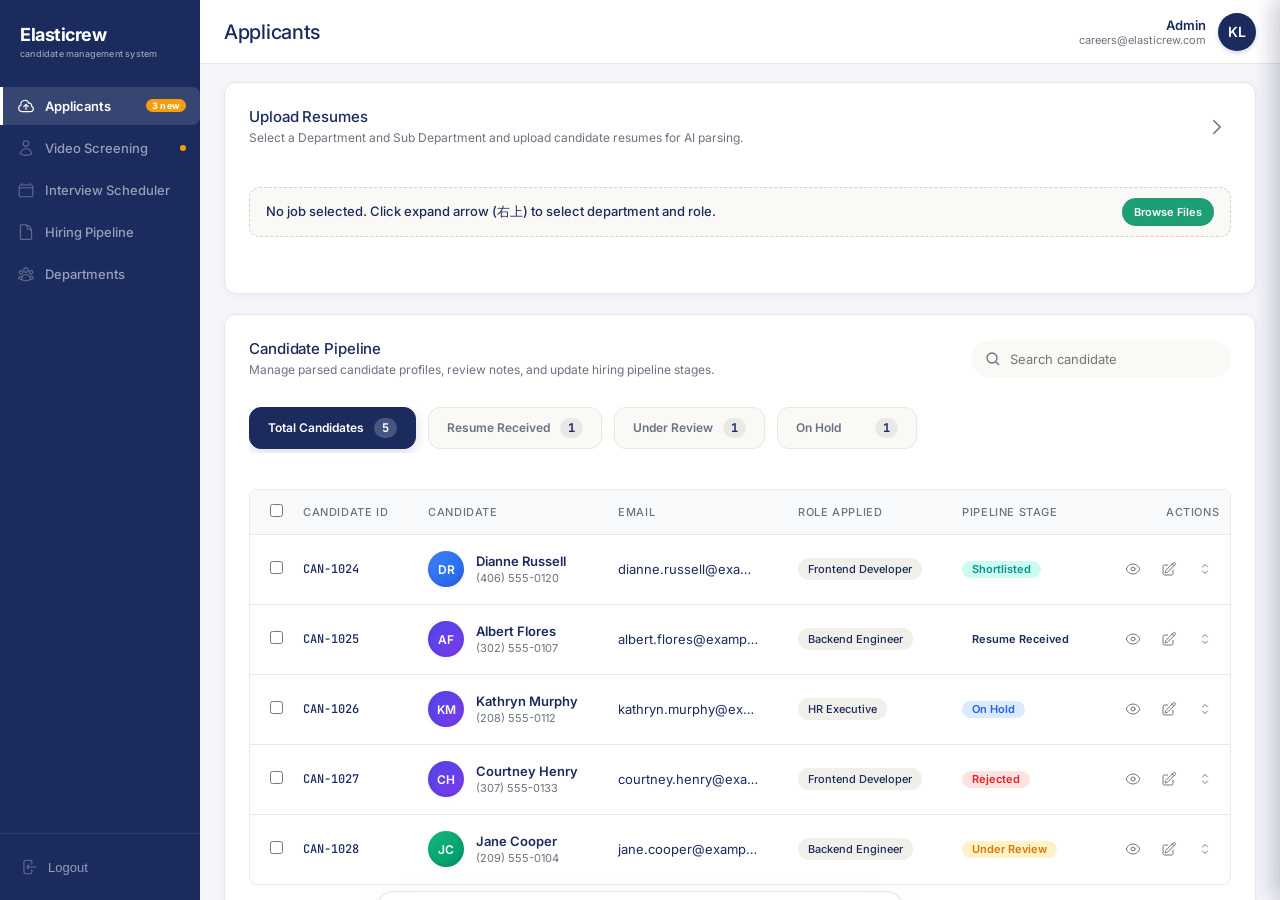
==== commit 41f51d2b: "Rebrand: KadelLabs to Elasticrew, Applicant to Candidate" ====
--- a/index.html
+++ b/index.html
@@ -3,7 +3,7 @@
 <head>
   <meta charset="UTF-8">
   <meta name="viewport" content="width=device-width, initial-scale=1.0">
-  <title>Resume Upload & Parsing | KadelLabs ATS</title>
+  <title>Resume Upload & Parsing | Elasticrew ATS</title>
   <link rel="stylesheet" href="style.css">
 </head>
 <body>
@@ -12,8 +12,8 @@
     <!-- LEFT SIDEBAR -->
     <aside class="sidebar">
       <div class="logo-area">
-        <span class="logo-title">KadelLabs</span>
-        <span class="logo-subtitle">serving through technology</span>
+        <span class="logo-title">Elasticrew</span>
+        <span class="logo-subtitle">candidate management system</span>
       </div>
       
       <nav class="navigation-menu">
@@ -59,7 +59,7 @@
         <div class="profile-block">
           <div class="profile-details">
             <span class="profile-name">Admin</span>
-            <span class="profile-email">careers@kadellabs.com</span>
+            <span class="profile-email">careers@elasticrew.com</span>
           </div>
           <div class="avatar-initials">KL</div>
         </div>
@@ -73,7 +73,7 @@
           <div class="card-header">
             <div class="card-title-group">
               <h2 class="card-title">Upload Resumes</h2>
-              <p class="card-subtitle">Select a Department and Sub Department and upload applicant resumes for AI parsing.</p>
+              <p class="card-subtitle">Select a Department and Sub Department and upload candidate resumes for AI parsing.</p>
             </div>
             <button class="panel-toggle-btn" id="btn-toggle-upload" title="Toggle upload panel">
               <svg viewBox="0 0 24 24" stroke="currentColor" fill="none" stroke-width="2"><path stroke-linecap="round" stroke-linejoin="round" d="M19.5 8.25l-7.5 7.5-7.5-7.5" /></svg>
@@ -143,8 +143,8 @@
         <section class="premium-card" id="card-parsed-candidates">
           <div class="card-header">
             <div class="card-title-group">
-              <h2 class="card-title">Applicant Pipeline</h2>
-              <p class="card-subtitle">Manage parsed applicant profiles, review notes, and update hiring pipeline stages.</p>
+              <h2 class="card-title">Candidate Pipeline</h2>
+              <p class="card-subtitle">Manage parsed candidate profiles, review notes, and update hiring pipeline stages.</p>
             </div>
             
             <!-- Search bar component -->
@@ -152,14 +152,14 @@
               <span class="search-icon">
                 <svg viewBox="0 0 24 24" stroke="currentColor" fill="none"><path d="M21 21l-5.197-5.197m0 0A7.5 7.5 0 105.196 5.196a7.5 7.5 0 0010.607 10.607z" /></svg>
               </span>
-              <input type="text" id="candidate-search" class="search-input" placeholder="Search applicant">
+              <input type="text" id="candidate-search" class="search-input" placeholder="Search candidate">
             </div>
           </div>
 
           <!-- Pipeline Summary Pill-counters -->
           <div class="pipeline-summary-bar" id="pipeline-summary-bar">
             <div class="summary-pill active" data-filter="all" id="pill-all">
-              <span class="pill-label">Total Applicants</span>
+              <span class="pill-label">Total Candidates</span>
               <span class="pill-count" id="count-total">0</span>
             </div>
             <div class="summary-pill" data-filter="Resume Received" id="pill-parsed">
@@ -182,8 +182,8 @@
               <thead>
                 <tr>
                   <th class="col-checkbox"><input type="checkbox" id="bulk-select-all"></th>
-                  <th>Applicant ID</th>
-                  <th>Applicant</th>
+                  <th>Candidate ID</th>
+                  <th>Candidate</th>
                   <th>Email</th>
                   <th>Role Applied</th>
                   <th>Pipeline Stage</th>
@@ -253,13 +253,13 @@
   <!-- NOTES EDIT DRAWER -->
   <div class="side-drawer" id="notes-drawer">
     <div class="side-drawer-header">
-      <h3 class="card-title" id="notes-drawer-title">Applicant Notes</h3>
+      <h3 class="card-title" id="notes-drawer-title">Candidate Notes</h3>
       <button class="modal-close-btn" id="close-notes-drawer">
         <svg viewBox="0 0 24 24" stroke="currentColor" fill="none"><path d="M6 18L18 6M6 6l12 12" /></svg>
       </button>
     </div>
     <div class="side-drawer-body">
-      <p class="card-subtitle" style="margin-bottom: 4px;">Recruiter notes will be saved to the applicant profile. Hover over the notes icon on the candidate list to quick-read.</p>
+      <p class="card-subtitle" style="margin-bottom: 4px;">Recruiter notes will be saved to the candidate profile. Hover over the notes icon on the candidate list to quick-read.</p>
       <textarea id="notes-textarea" class="notes-textarea" placeholder="Type recruitment updates, interview remarks, or status reminders here..." style="height: 200px;"></textarea>
     </div>
     <div class="side-drawer-footer">
@@ -272,7 +272,7 @@
   <!-- PROFILE VIEW DRAWER -->
   <div class="side-drawer" id="profile-drawer">
     <div class="side-drawer-header">
-      <h3 class="card-title">Applicant Profile</h3>
+      <h3 class="card-title">Candidate Profile</h3>
       <button class="modal-close-btn" id="close-profile-drawer">
         <svg viewBox="0 0 24 24" stroke="currentColor" fill="none"><path d="M6 18L18 6M6 6l12 12" /></svg>
       </button>
@@ -288,7 +288,7 @@
       
       <div class="drawer-meta-section">
         <div class="drawer-meta-item">
-          <span class="drawer-meta-label">Applicant ID</span>
+          <span class="drawer-meta-label">Candidate ID</span>
           <span class="drawer-meta-value" id="prof-id" style="font-family: var(--font-mono); color: var(--active-nav-bg);">CAN-1024</span>
         </div>
         <div class="drawer-meta-item">
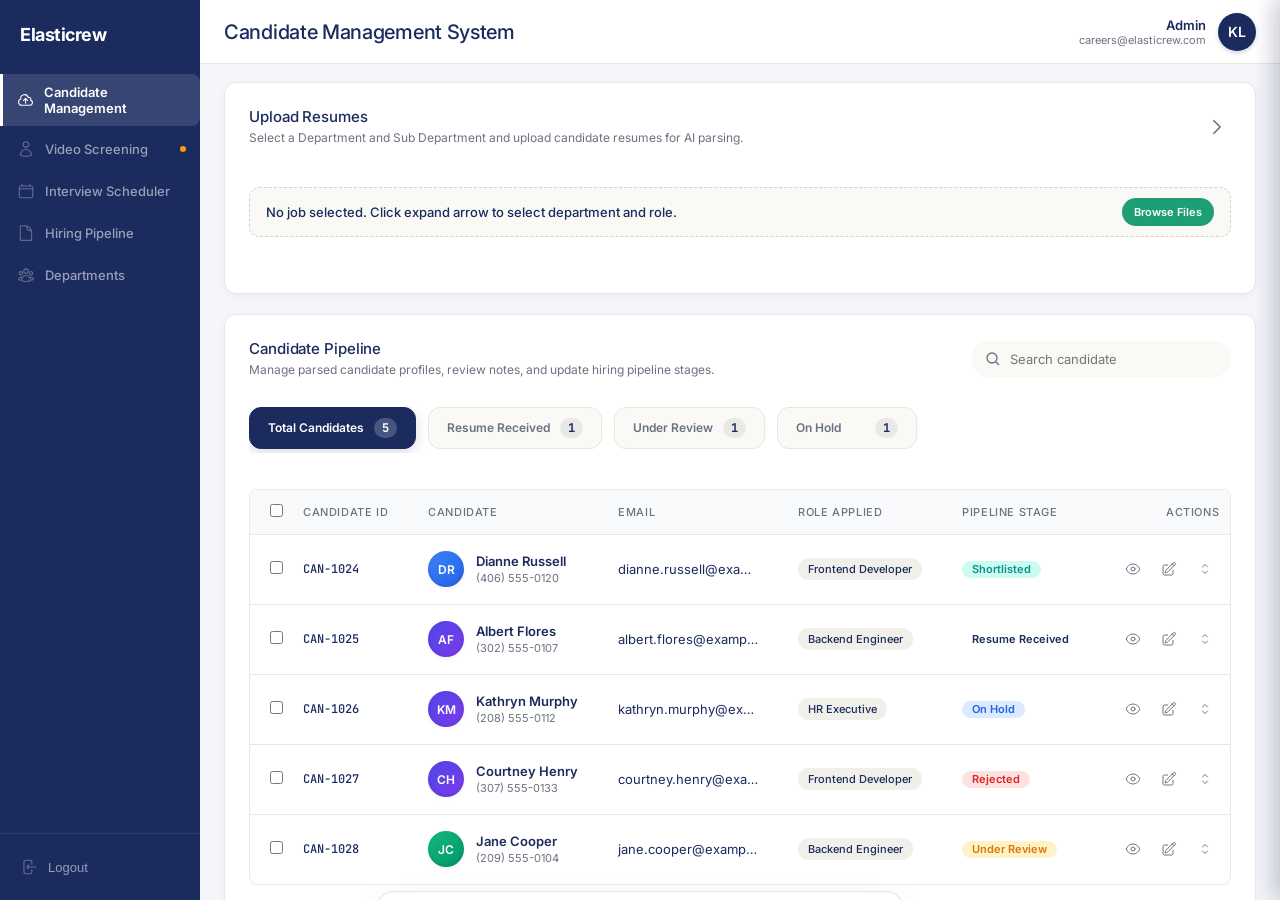
==== commit aecf1037: "Rebrand: remove subtitle, Applicants to Candidate Management System, fix garbled chars" ====
--- a/index.html
+++ b/index.html
@@ -13,14 +13,13 @@
     <aside class="sidebar">
       <div class="logo-area">
         <span class="logo-title">Elasticrew</span>
-        <span class="logo-subtitle">candidate management system</span>
+        
       </div>
       
       <nav class="navigation-menu">
         <a href="index.html" class="nav-item active">
           <svg viewBox="0 0 24 24" stroke="currentColor" fill="none"><path stroke-linecap="round" stroke-linejoin="round" stroke-width="1.5" d="M12 16.5V9.75m0 0l3 3m-3-3l-3 3M6.75 19.5a4.5 4.5 0 01-1.41-8.775 5.25 5.25 0 0110.233-2.33 3 3 0 013.758 3.848A3.752 3.752 0 0118 19.5H6.75z" /></svg>
-          Applicants
-          <span class="nav-badge">3 new</span>
+          Candidate Management
         </a>
         <a href="video-screening.html" class="nav-item">
           <svg viewBox="0 0 24 24" stroke="currentColor" fill="none"><path stroke-linecap="round" stroke-linejoin="round" stroke-width="1.5" d="M15.75 6a3.75 3.75 0 11-7.5 0 3.75 3.75 0 017.5 0zM4.501 20.118a7.5 7.5 0 0114.998 0A17.933 17.933 0 0112 21.75c-2.676 0-5.216-.584-7.499-1.632z" /></svg>
@@ -54,7 +53,7 @@
       
       <!-- TOP BAR -->
       <header class="top-bar">
-        <h1 class="page-title" id="page-main-header">Applicants</h1>
+        <h1 class="page-title" id="page-main-header">Candidate Management System</h1>
         
         <div class="profile-block">
           <div class="profile-details">
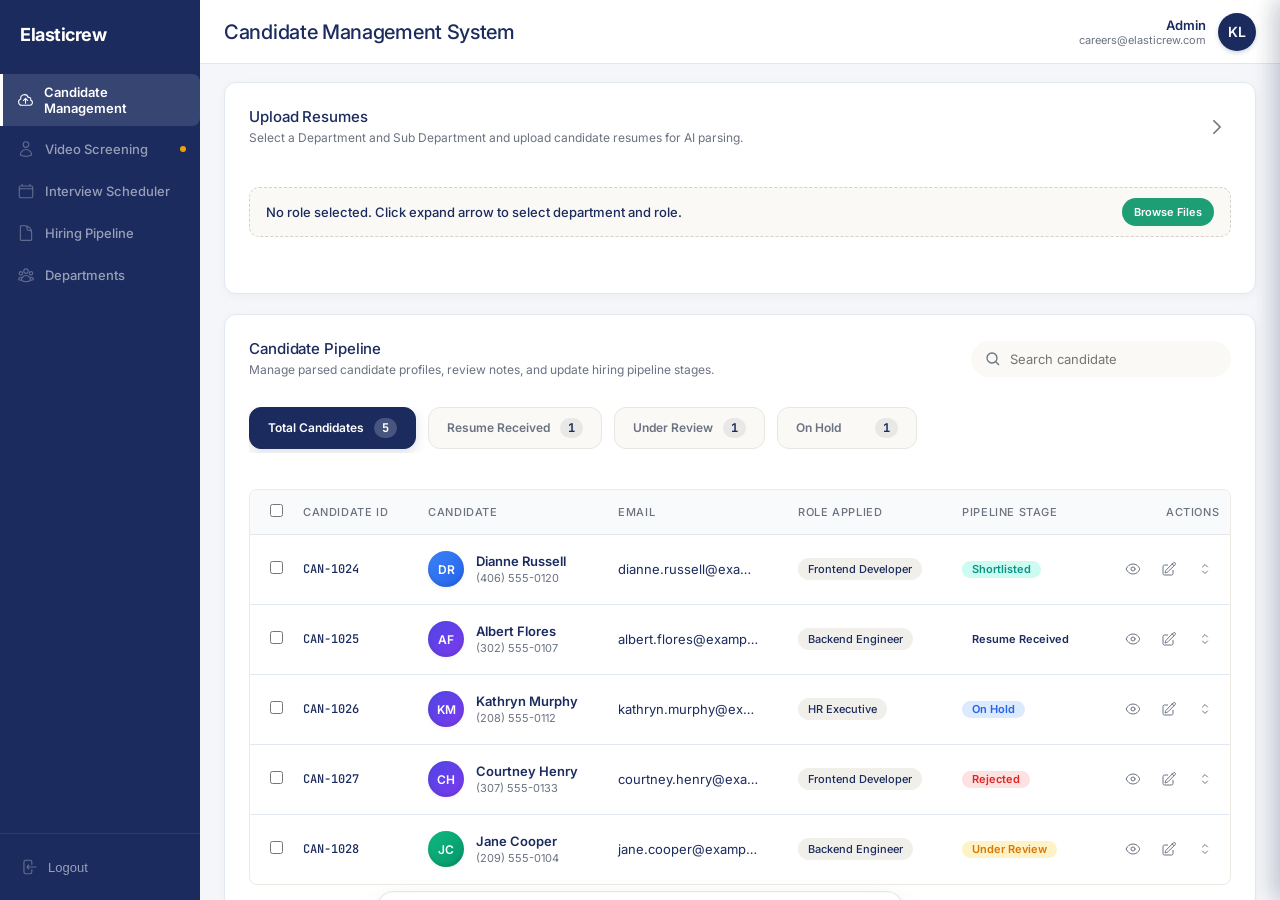
==== commit b4be9099: "feat: improve scheduler modal - dropdown arrows, interview type, searchable panelist" ====
--- a/index.html
+++ b/index.html
@@ -84,7 +84,7 @@
             <!-- Step Indicator -->
             <div class="step-indicator" id="upload-step-indicator">
               <span class="step-badge" id="step-indicator-badge">Step 1 of 2</span>
-              <span class="step-text" id="step-indicator-text">Select job department and role to get started</span>
+              <span class="step-text" id="step-indicator-text">Select department and role to get started</span>
             </div>
             
             <!-- Dropdown Selectors Row -->
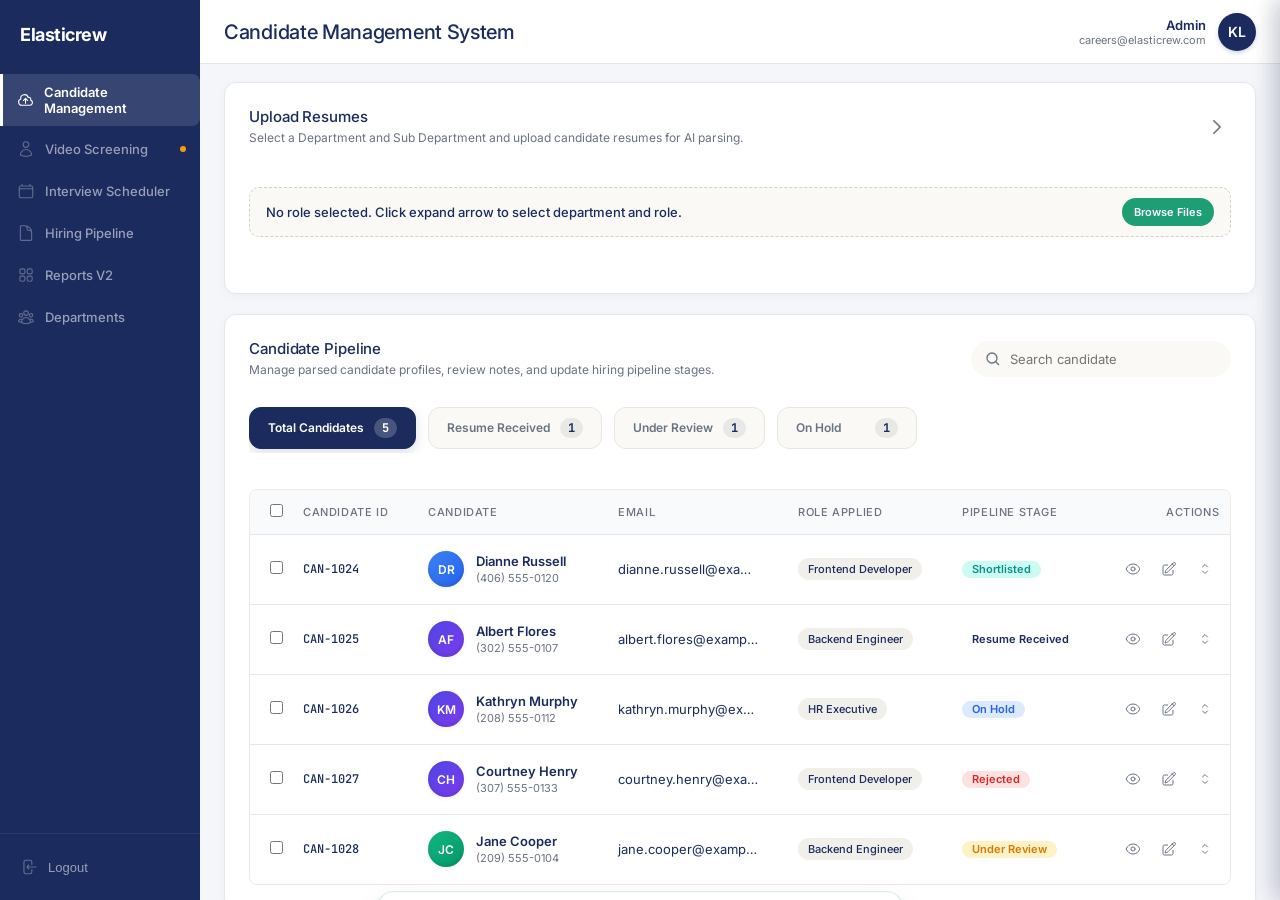
==== commit be2c456f: "feat: add Reports V2 with tabbed candidate report view - Added reports-v2.html and reports-v2.js as " ====
--- a/index.html
+++ b/index.html
@@ -34,6 +34,10 @@
           <svg viewBox="0 0 24 24" stroke="currentColor" fill="none"><path stroke-linecap="round" stroke-linejoin="round" stroke-width="1.5" d="M19.5 14.25v-2.625a3.375 3.375 0 00-3.375-3.375h-1.5A1.125 1.125 0 0113.5 7.125v-1.5a3.375 3.375 0 00-3.375-3.375H8.25m2.25 0H5.625c-.621 0-1.125.504-1.125 1.125v17.25c0 .621.504 1.125 1.125 1.125h12.75c.621 0 1.125-.504 1.125-1.125V11.25a9 9 0 00-9-9z" /></svg>
           Hiring Pipeline
         </a>
+        <a href="reports-v2.html" class="nav-item">
+          <svg viewBox="0 0 24 24" stroke="currentColor" fill="none"><path stroke-linecap="round" stroke-linejoin="round" stroke-width="1.5" d="M3.75 6A2.25 2.25 0 016 3.75h2.25A2.25 2.25 0 0110.5 6v2.25a2.25 2.25 0 01-2.25 2.25H6a2.25 2.25 0 01-2.25-2.25V6zM3.75 15.75A2.25 2.25 0 016 13.5h2.25a2.25 2.25 0 012.25 2.25V18a2.25 2.25 0 01-2.25 2.25H6A2.25 2.25 0 013.75 18v-2.25zM13.5 6a2.25 2.25 0 012.25-2.25H18A2.25 2.25 0 0120.25 6v2.25A2.25 2.25 0 0118 10.5h-2.25a2.25 2.25 0 01-2.25-2.25V6zM13.5 15.75a2.25 2.25 0 012.25-2.25H18a2.25 2.25 0 012.25 2.25V18A2.25 2.25 0 0118 20.25h-2.25A2.25 2.25 0 0113.5 18v-2.25z" /></svg>
+          Reports V2
+        </a>
         <a href="departments.html" class="nav-item">
           <svg viewBox="0 0 24 24" stroke="currentColor" fill="none"><path stroke-linecap="round" stroke-linejoin="round" stroke-width="1.5" d="M18 18.72a9.094 9.094 0 003.741-.479 3 3 0 00-4.682-2.72m.94 3.198l.001.031c0 .225-.012.447-.037.666A11.944 11.944 0 0112 21c-2.17 0-4.207-.576-5.963-1.584A6.062 6.062 0 016 18.719m12 0a5.971 5.971 0 00-.941-3.197m0 0A5.995 5.995 0 0012 12.75a5.995 5.995 0 00-5.058 2.772m0 0a3 3 0 00-4.681 2.72 8.986 8.986 0 003.74.477m.94-3.197a5.971 5.971 0 00-.94 3.197M15 6.75a3 3 0 11-6 0 3 3 0 016 0zm6 3a2.25 2.25 0 11-4.5 0 2.25 2.25 0 014.5 0zm-13.5 0a2.25 2.25 0 11-4.5 0 2.25 2.25 0 014.5 0z" /></svg>
           Departments
@@ -84,7 +88,7 @@
             <!-- Step Indicator -->
             <div class="step-indicator" id="upload-step-indicator">
               <span class="step-badge" id="step-indicator-badge">Step 1 of 2</span>
-              <span class="step-text" id="step-indicator-text">Select department and role to get started</span>
+              <span class="step-text" id="step-indicator-text">Select job department and role to get started</span>
             </div>
             
             <!-- Dropdown Selectors Row -->
--- a/style.css
+++ b/style.css
@@ -3377,3 +3377,101 @@
 .toast-error    { border-left-color: #EF4444; }
 .toast-info     { border-left-color: #60a5fa; }
 
+
+
+/* Reports V2 Dashboard */
+#reports-v2-dashboard {
+  display: flex;
+  flex-direction: column;
+}
+.rpv2-grid {
+  display: grid;
+  grid-template-columns: repeat(12, 1fr);
+  gap: 16px;
+}
+.v2-card {
+  background: #FFF;
+  border: 1px solid #E8E6E0;
+  border-radius: 12px;
+  padding: 16px;
+  box-shadow: 0 2px 8px rgba(0,0,0,0.02);
+  display: flex;
+  flex-direction: column;
+}
+.v2-score-card {
+  background: #FFF;
+  border: 1px solid #E8E6E0;
+  border-radius: 12px;
+  padding: 16px;
+  display: flex;
+  flex-direction: column;
+  justify-content: center;
+  align-items: center;
+  text-align: center;
+  box-shadow: 0 2px 8px rgba(0,0,0,0.02);
+}
+
+/* --- REPORTS V2 STRICT NO-SCROLL LAYOUT --- */
+#reports-v2-dashboard {
+  height: 100vh;
+  overflow: hidden !important; /* Force no scrolling on the container */
+  padding: 16px 24px !important;
+  display: flex;
+  flex-direction: column;
+}
+
+#reports-v2-dashboard .rpv2-grid {
+  display: grid;
+  grid-template-columns: repeat(12, 1fr);
+  grid-template-rows: 80px 180px 180px 1fr; /* Fixed dense rows */
+  gap: 12px;
+  flex: 1;
+  min-height: 0; /* Let grid shrink */
+}
+
+/* Ensure cards handle their own internal scroll if content overflows */
+#reports-v2-dashboard .v2-card, #reports-v2-dashboard .v2-score-card {
+  min-height: 0;
+  overflow: hidden;
+}
+
+#reports-v2-dashboard .v2-card > div,
+#reports-v2-dashboard .v2-card > ul {
+  overflow-y: auto;
+  scrollbar-width: thin;
+}
+
+/* Remove default margins to fit tighter */
+#reports-v2-dashboard h2,
+#reports-v2-dashboard h3,
+#reports-v2-dashboard h4 {
+  margin-top: 0;
+  margin-bottom: 8px !important;
+}
+
+/* Video specific sizing to fit dense grid */
+#reports-v2-dashboard #v2-video-player {
+  height: 100%;
+  width: 100%;
+  object-fit: cover;
+}
+
+
+/* ====== V2 REPORT DASHBOARD ====== */
+#reports-v2-dashboard { display: none; flex-direction: column; overflow: hidden; }
+
+/* Tab panels: hidden by default, shown as grid when active */
+.v2-tab-panel { display: none !important; }
+.v2-tab-panel.v2-active { display: grid !important; }
+
+/* Tab button hover */
+.v2-tab-btn:hover { color: #111827 !important; background: #F9FAFB; }
+
+/* Scrollbar styling for transcript areas */
+#v2-video-transcript::-webkit-scrollbar,
+#v2-tech-transcript::-webkit-scrollbar,
+#v2-tab-resume::-webkit-scrollbar { width: 4px; }
+#v2-video-transcript::-webkit-scrollbar-thumb,
+#v2-tech-transcript::-webkit-scrollbar-thumb,
+#v2-tab-resume::-webkit-scrollbar-thumb { background: #E5E7EB; border-radius: 4px; }
+
